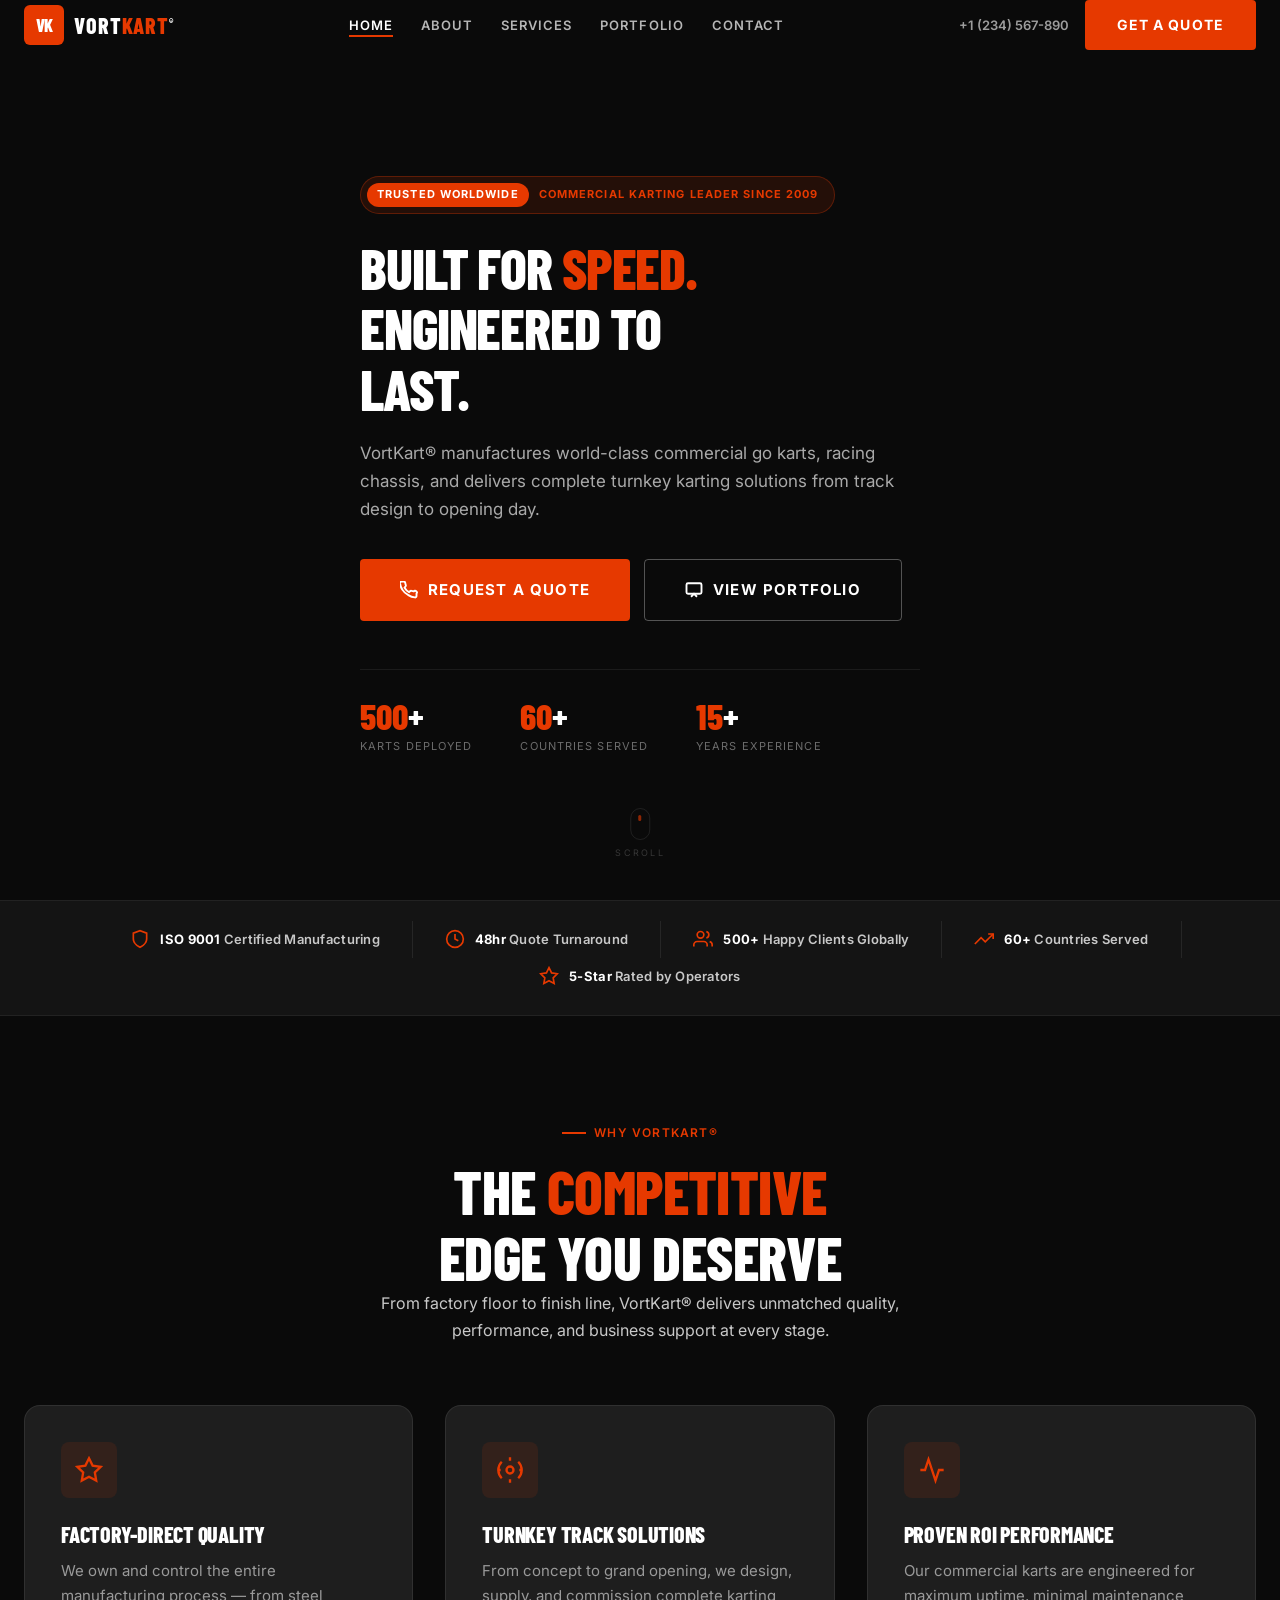
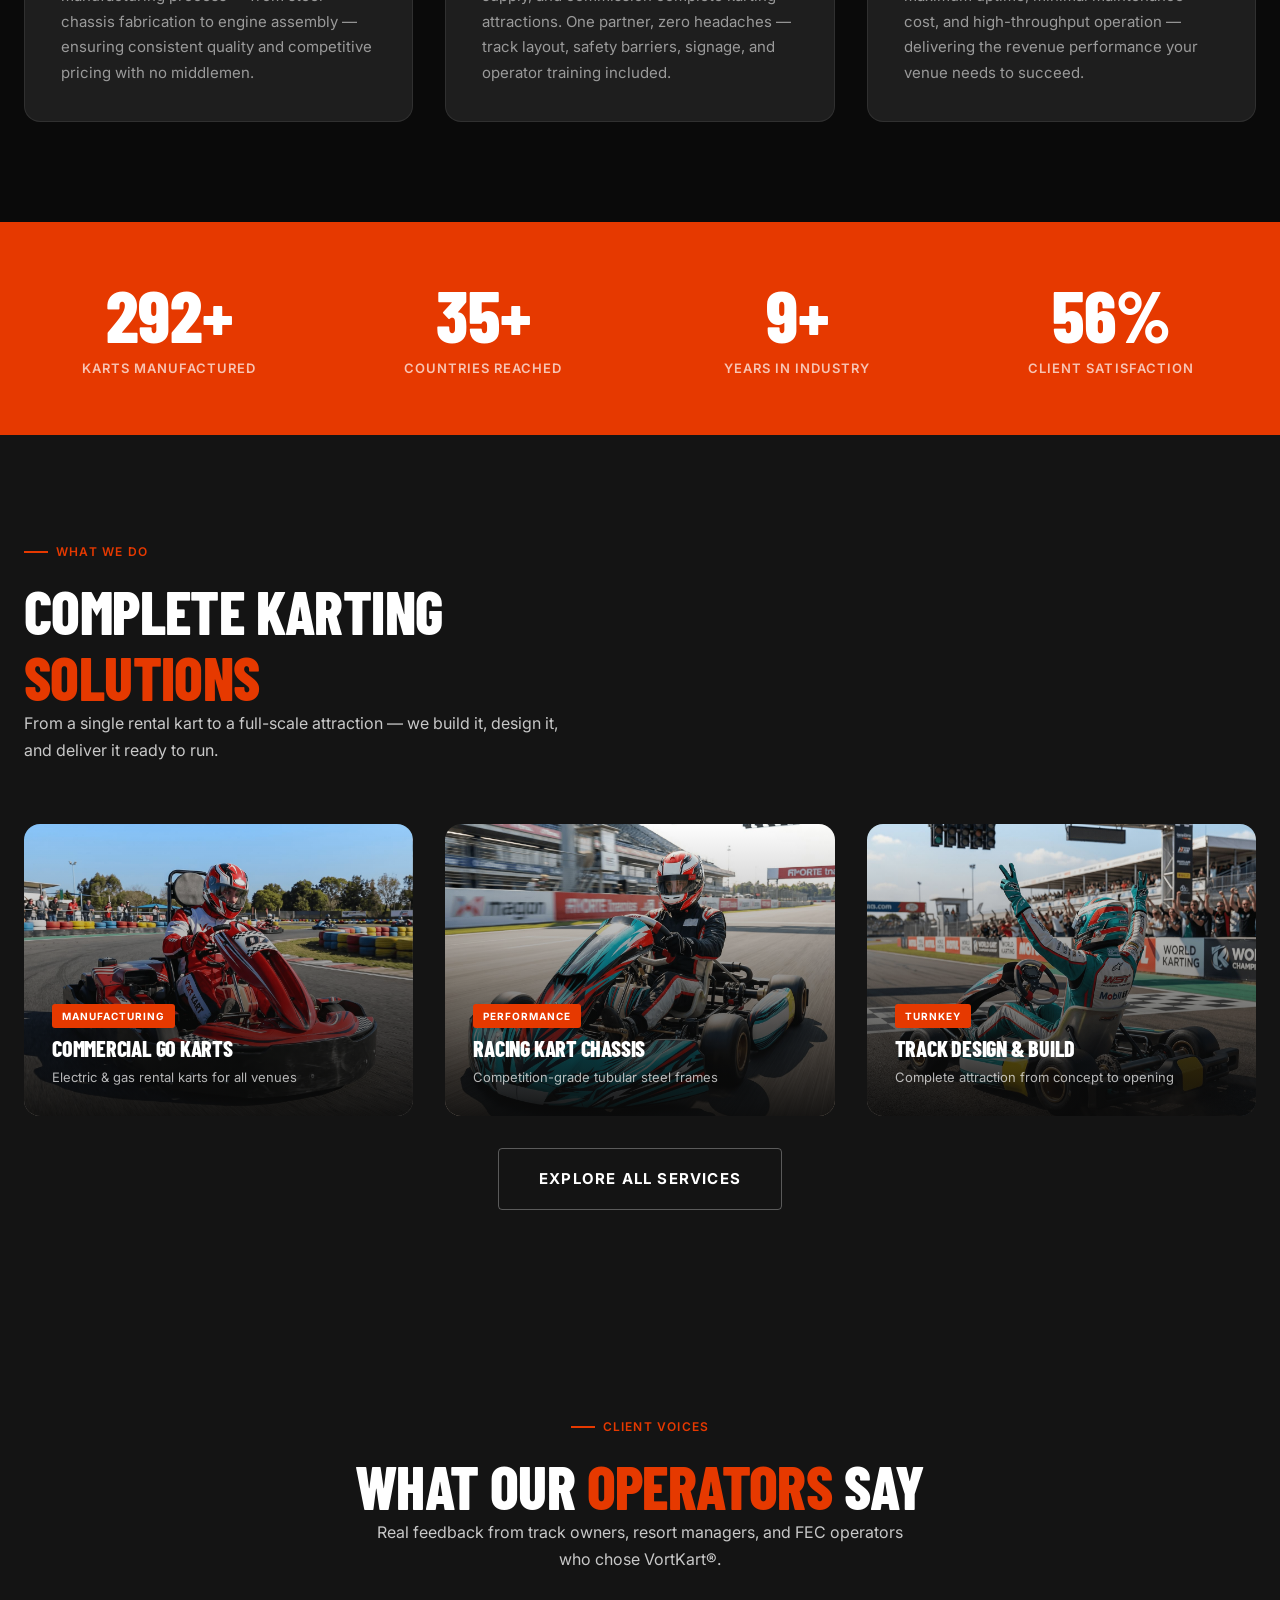
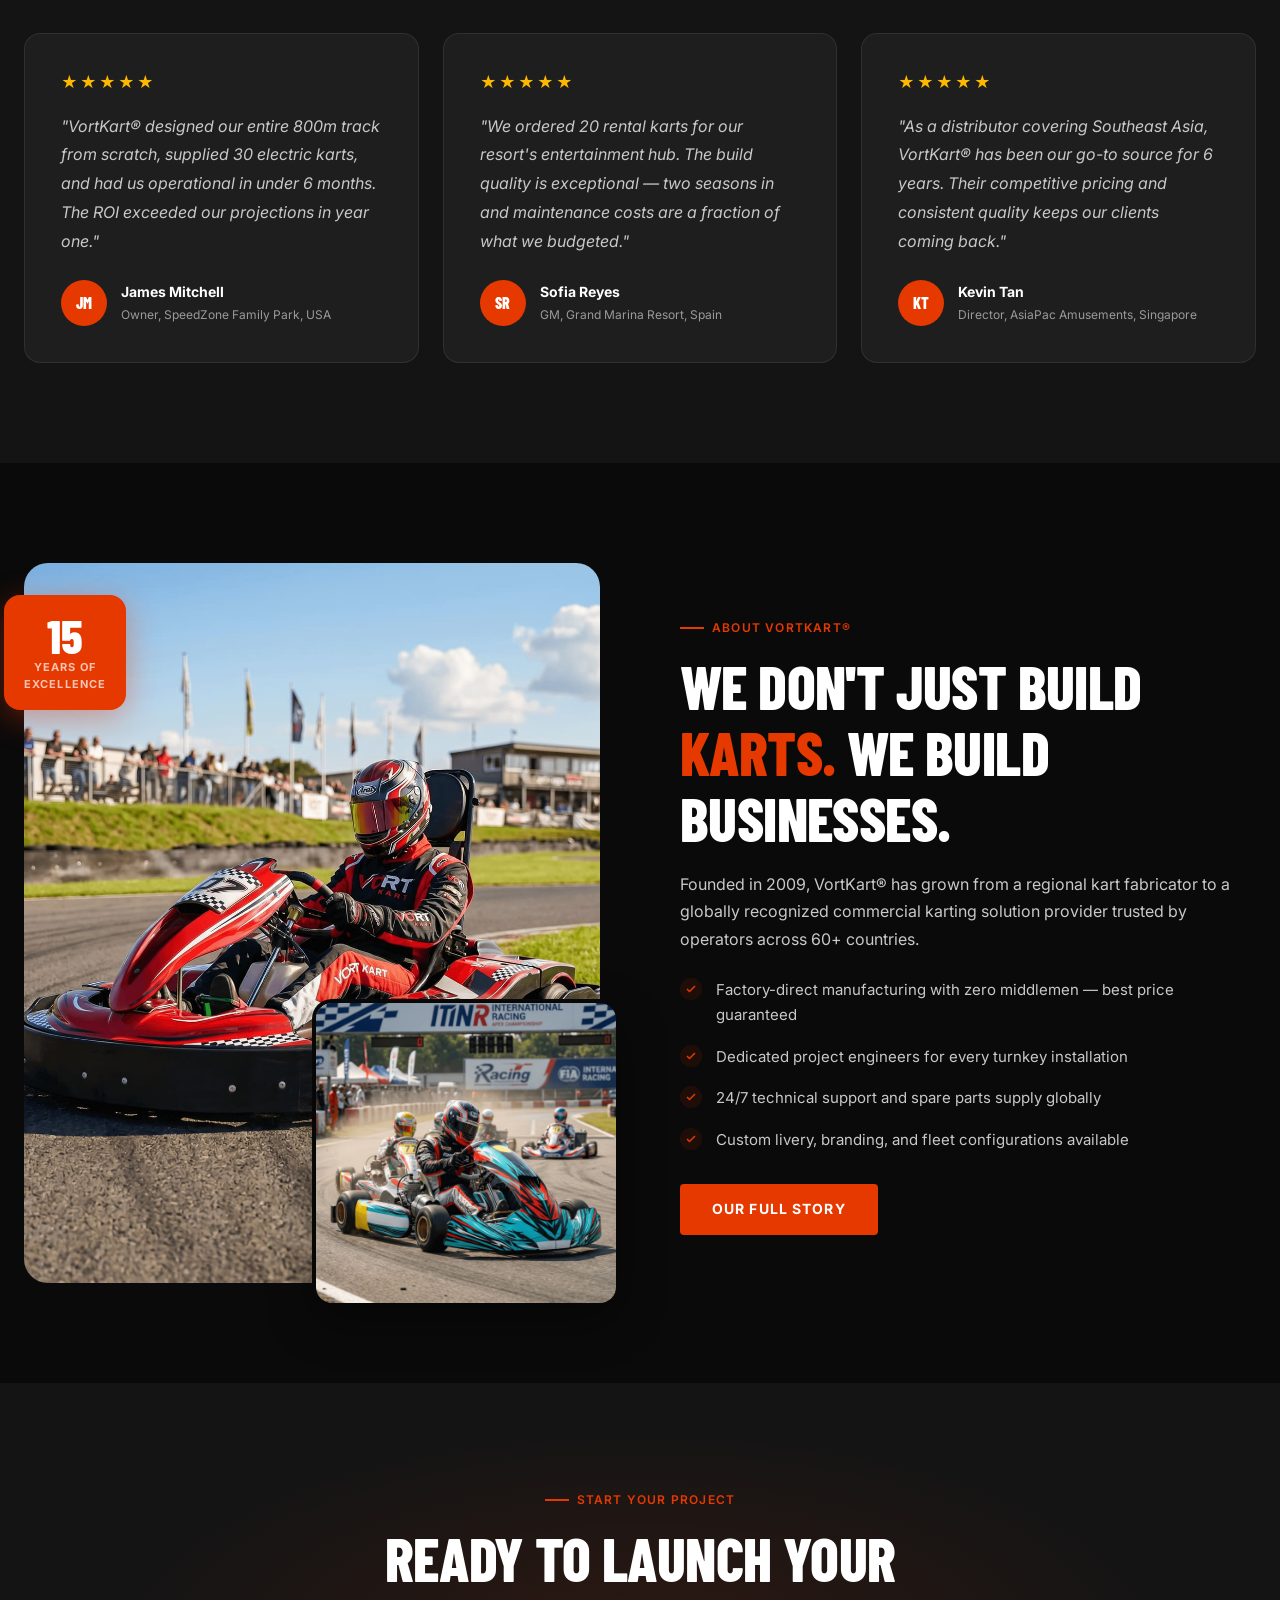
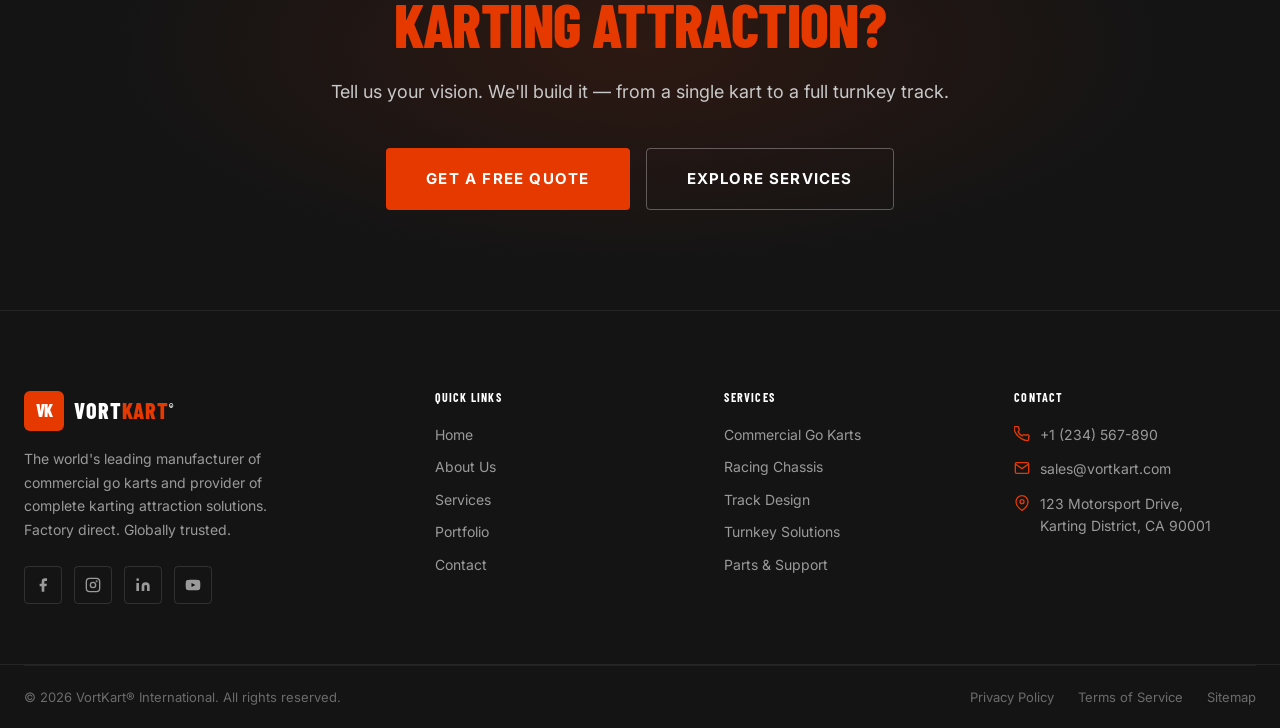
==== index.html @ 3bc6984a "VortKart website - initial deployment" ====
<!DOCTYPE html>
<html lang="en">
<head>
  <meta charset="UTF-8" />
  <meta name="viewport" content="width=device-width, initial-scale=1.0" />
  <title>VortKart® | Commercial Go Kart Manufacturer & Track Design Solutions</title>
  <meta name="description" content="VortKart® is a leading commercial go kart manufacturer offering rental go karts, racing chassis production, and complete go kart track design & turnkey solutions worldwide." />
  <meta name="keywords" content="commercial go kart, rental go kart, go kart manufacturer, go kart supplier, go kart track design, karting solutions" />
  <meta property="og:title" content="VortKart® | Commercial Go Kart Manufacturer" />
  <meta property="og:description" content="Leading manufacturer of commercial go karts, racing chassis and turnkey karting solutions for tracks, amusement parks and resorts worldwide." />
  <meta property="og:type" content="website" />
  <link rel="stylesheet" href="styles.css" />
  <style>
    /* ---- HOME-SPECIFIC ---- */
    .hero {
      position: relative;
      min-height: 100vh;
      display: flex; align-items: center;
      overflow: hidden;
      padding-top: var(--nav-height);
    }
    .hero-bg {
      position: absolute; inset: 0;
      background: url('https://images.unsplash.com/photo-1558618666-fcd25c85cd64?w=1600&q=80') center/cover no-repeat;
    }
    .hero-overlay {
      position: absolute; inset: 0;
      background: linear-gradient(105deg, rgba(10,10,10,0.92) 0%, rgba(10,10,10,0.65) 55%, rgba(10,10,10,0.3) 100%);
    }
    .hero-content {
      position: relative; z-index: 2;
      max-width: 680px;
      padding: 80px 0 120px;
    }
    .hero-badge {
      display: inline-flex; align-items: center; gap: 10px;
      background: rgba(230,57,0,0.12); border: 1px solid rgba(230,57,0,0.3);
      border-radius: 100px; padding: 6px 16px 6px 6px;
      font-size: 11px; font-weight: 700; letter-spacing: 0.1em;
      text-transform: uppercase; color: var(--primary); margin-bottom: 24px;
    }
    .hero-badge span {
      background: var(--primary); color: var(--white); border-radius: 100px;
      padding: 3px 10px; font-size: 11px;
    }
    .hero h1 {
      margin-bottom: 20px;
      font-size: clamp(36px, 4.5vw, 56px);
      line-height: 1.08;
      letter-spacing: -0.02em;
      font-weight: 800;
    }
    .hero h1 em { font-style: normal; color: var(--primary); }
    .hero-sub {
      font-size: 17px; color: rgba(255,255,255,0.65); max-width: 560px;
      margin-bottom: 36px; line-height: 1.65;
    }
    .hero-actions { display: flex; gap: 14px; flex-wrap: wrap; margin-bottom: 48px; }
    .hero-meta {
      display: flex; gap: 48px; flex-wrap: wrap;
      padding-top: 28px;
      border-top: 1px solid rgba(255,255,255,0.07);
    }
    .hero-meta-item { }
    .hero-meta-num {
      font-family: var(--font-heading); font-size: 36px; font-weight: 800;
      color: var(--white); line-height: 1;
    }
    .hero-meta-num span { color: var(--primary); }
    .hero-meta-label { font-size: 11px; color: rgba(255,255,255,0.4); margin-top: 4px; text-transform: uppercase; letter-spacing: 0.1em; }

    /* Scroll indicator */
    .scroll-indicator {
      position: absolute; bottom: 40px; left: 50%; transform: translateX(-50%);
      display: flex; flex-direction: column; align-items: center; gap: 6px;
      z-index: 2; opacity: 0.6; transition: opacity 0.3s;
    }
    .scroll-indicator:hover { opacity: 1; }
    .scroll-indicator span {
      font-size: 9px; letter-spacing: 0.25em; text-transform: uppercase;
      color: rgba(255,255,255,0.3);
    }
    .scroll-dot {
      width: 20px; height: 32px; border: 1.5px solid rgba(255,255,255,0.15); border-radius: 10px;
      display: flex; justify-content: center; padding-top: 6px;
    }
    .scroll-dot::before {
      content: ''; width: 3px; height: 6px; background: var(--primary); border-radius: 2px;
      animation: scrollDown 2s ease-in-out infinite;
    }
    @keyframes scrollDown {
      0% { transform: translateY(0); opacity: 1; }
      100% { transform: translateY(12px); opacity: 0; }
    }

    /* ---- Advantages ---- */
    .advantage-card {
      background: var(--dark-3); border: 1px solid rgba(255,255,255,0.08);
      border-radius: var(--radius-lg); padding: 36px;
      transition: var(--transition); position: relative; overflow: hidden;
    }
    .advantage-card::before {
      content: ''; position: absolute; top: 0; left: 0; right: 0; height: 3px;
      background: var(--primary); transform: scaleX(0);
      transition: transform var(--transition); transform-origin: left;
    }
    .advantage-card:hover { border-color: rgba(230,57,0,0.3); transform: translateY(-6px); }
    .advantage-card:hover::before { transform: scaleX(1); }
    .advantage-icon {
      width: 56px; height: 56px; background: rgba(230,57,0,0.1); border-radius: var(--radius-md);
      display: flex; align-items: center; justify-content: center; margin-bottom: 24px;
    }
    .advantage-icon svg { width: 28px; height: 28px; color: var(--primary); }
    .advantage-card h3 { font-size: 22px; margin-bottom: 12px; }
    .advantage-card p { font-size: 15px; color: var(--gray-3); }

    /* ---- Services Preview ---- */
    .services-preview { background: var(--dark-2); }
    .service-preview-card {
      position: relative; border-radius: var(--radius-lg); overflow: hidden;
      aspect-ratio: 4/3; cursor: pointer; display: block; text-decoration: none;
    }
    .service-preview-card img {
      width: 100%; height: 100%; object-fit: cover; object-position: center 55%;
      transition: transform 0.5s ease;
    }
    .service-preview-card:hover img { transform: scale(1.06); }
    .service-preview-overlay {
      position: absolute; inset: 0;
      background: linear-gradient(0deg, rgba(10,10,10,0.92) 0%, rgba(10,10,10,0.3) 60%, transparent 100%);
    }
    .service-preview-content {
      position: absolute; bottom: 0; left: 0; right: 0; padding: 28px;
    }
    .service-tag {
      display: inline-block; background: var(--primary); color: var(--white);
      font-size: 10px; font-weight: 700; letter-spacing: 0.1em; text-transform: uppercase;
      padding: 4px 10px; border-radius: 3px; margin-bottom: 8px;
    }
    .service-preview-content h4 { font-size: 22px; color: var(--white); margin-bottom: 6px; }
    .service-preview-content p { font-size: 13px; color: rgba(255,255,255,0.7); }
    .service-arrow {
      position: absolute; top: 24px; right: 24px;
      width: 40px; height: 40px; border-radius: 50%;
      background: rgba(255,255,255,0.1); border: 1px solid rgba(255,255,255,0.15);
      display: flex; align-items: center; justify-content: center;
      opacity: 0; transform: translate(8px, -8px);
      transition: var(--transition);
    }
    .service-preview-card:hover .service-arrow { opacity: 1; transform: translate(0,0); }
    .service-arrow svg { width: 16px; height: 16px; }

    /* About preview */
    .about-preview {
      background: var(--dark);
    }
    .about-preview-grid {
      display: grid; grid-template-columns: 1fr 1fr; gap: 80px; align-items: center;
    }
    .about-img-stack { position: relative; overflow: visible; }
    .about-img-main {
      border-radius: var(--radius-xl); overflow: hidden; aspect-ratio: 4/5;
    }
    .about-img-main img { width: 100%; height: 100%; object-fit: cover; }
    .about-img-accent {
      position: absolute; bottom: -20px; right: -16px;
      width: 52%; border-radius: var(--radius-lg); overflow: hidden;
      box-shadow: 0 16px 48px rgba(0,0,0,0.45), 0 0 0 4px var(--dark);
      aspect-ratio: 1;
      z-index: 2;
    }
    .about-img-accent img { width: 100%; height: 100%; object-fit: cover; }
    .about-years-badge {
      position: absolute; top: 32px; left: -20px;
      background: var(--primary); border-radius: var(--radius-lg);
      padding: 16px 20px; text-align: center;
      box-shadow: 0 8px 32px rgba(230,57,0,0.4);
    }
    .about-years-badge .num {
      font-family: var(--font-heading); font-size: 48px; font-weight: 800;
      color: var(--white); line-height: 1;
    }
    .about-years-badge .txt { font-size: 11px; font-weight: 700; letter-spacing: 0.1em; text-transform: uppercase; color: rgba(255,255,255,0.7); }
    .about-text .checklist { margin: 24px 0 32px; }
    .check-item {
      display: flex; gap: 14px; align-items: flex-start; margin-bottom: 16px;
    }
    .check-icon {
      width: 22px; height: 22px; background: rgba(230,57,0,0.1); border-radius: 50%;
      display: flex; align-items: center; justify-content: center; flex-shrink: 0; margin-top: 1px;
    }
    .check-icon svg { width: 12px; height: 12px; color: var(--primary); }
    .check-item p { font-size: 15px; color: var(--gray-4); margin: 0; }

    /* Testimonials */
    .testimonials-section { background: var(--dark-2); }
    .testimonials-grid { display: grid; grid-template-columns: repeat(3, 1fr); gap: 24px; }
    .testimonial-featured {
      grid-column: span 1;
    }

    /* Responsive handled in global styles.css */
  </style>
</head>
<body>

<!-- ======================== NAVBAR ======================== -->
<nav id="navbar">
  <div class="container">
    <div class="nav-inner">
      <a href="index.html" class="nav-logo" aria-label="VortKart Home">
        <div class="nav-logo-icon">VK</div>
        <div class="nav-logo-text">Vort<span>Kart</span><sup style="font-size:10px;vertical-align:super;">®</sup></div>
      </a>
      <ul class="nav-links" role="navigation" aria-label="Main navigation">
        <li><a href="index.html">Home</a></li>
        <li><a href="about.html">About</a></li>
        <li><a href="services.html">Services</a></li>
        <li><a href="listings.html">Portfolio</a></li>
        <li><a href="contact.html">Contact</a></li>
      </ul>
      <div class="nav-cta">
        <a href="tel:+1234567890" class="nav-phone" aria-label="Call us">+1 (234) 567-890</a>
        <a href="contact.html" class="btn btn-primary">Get a Quote</a>
      </div>
      <button class="nav-toggle" id="navToggle" aria-label="Toggle menu" aria-expanded="false">
        <span></span><span></span><span></span>
      </button>
    </div>
  </div>
</nav>

<!-- Mobile Nav -->
<div class="mobile-nav" id="mobileNav" role="navigation" aria-label="Mobile navigation">
  <a href="index.html">Home</a>
  <a href="about.html">About</a>
  <a href="services.html">Services</a>
  <a href="listings.html">Portfolio</a>
  <a href="contact.html">Contact</a>
  <a href="contact.html" class="btn btn-primary">Get a Free Quote</a>
</div>

<!-- ======================== HERO ======================== -->
<section class="hero" aria-label="Hero section">
  <div class="hero-bg" role="img" aria-label="Racing go karts on a professional track"></div>
  <div class="hero-overlay"></div>
  <div class="container">
    <div class="hero-content">
      <div class="hero-badge" aria-label="Trusted worldwide">
        <span>Trusted Worldwide</span>
        Commercial Karting Leader Since 2009
      </div>
      <h1>Built for <em>Speed.</em><br>Engineered to<br>Last.</h1>
      <p class="hero-sub">VortKart® manufactures world-class commercial go karts, racing chassis, and delivers complete turnkey karting solutions from track design to opening day.</p>
      <div class="hero-actions">
        <a href="contact.html" class="btn btn-primary btn-lg">
          <svg viewBox="0 0 24 24" fill="none" stroke="currentColor" stroke-width="2.5" aria-hidden="true"><path d="M22 16.92v3a2 2 0 01-2.18 2 19.79 19.79 0 01-8.63-3.07A19.5 19.5 0 013.07 11.5 19.79 19.79 0 010 2.94 2 2 0 012 .76h3a2 2 0 012 1.72c.127.96.361 1.903.7 2.81a2 2 0 01-.45 2.11L6.09 8.91a16 16 0 006 6l1.27-1.27a2 2 0 012.11-.45c.907.339 1.85.573 2.81.7A2 2 0 0122 16.92z"/></svg>
          Request a Quote
        </a>
        <a href="listings.html" class="btn btn-outline btn-lg">
          <svg viewBox="0 0 24 24" fill="none" stroke="currentColor" stroke-width="2.5" aria-hidden="true"><rect x="2" y="3" width="20" height="14" rx="2"/><polyline points="8 21 12 17 16 21"/></svg>
          View Portfolio
        </a>
      </div>
      <div class="hero-meta" aria-label="Key statistics">
        <div class="hero-meta-item">
          <div class="hero-meta-num"><span>500</span>+</div>
          <div class="hero-meta-label">Karts Deployed</div>
        </div>
        <div class="hero-meta-item">
          <div class="hero-meta-num"><span>60</span>+</div>
          <div class="hero-meta-label">Countries Served</div>
        </div>
        <div class="hero-meta-item">
          <div class="hero-meta-num"><span>15</span>+</div>
          <div class="hero-meta-label">Years Experience</div>
        </div>
      </div>
    </div>
  </div>
  <div class="scroll-indicator" aria-hidden="true">
    <div class="scroll-dot"></div>
    <span>Scroll</span>
  </div>
</section>

<!-- ======================== TRUST BAR ======================== -->
<div class="trust-bar" aria-label="Trust indicators">
  <div class="container">
    <div class="trust-bar-inner">
      <div class="trust-item">
        <svg viewBox="0 0 24 24" fill="none" stroke="currentColor" stroke-width="2" aria-hidden="true"><path d="M12 22s8-4 8-10V5l-8-3-8 3v7c0 6 8 10 8 10z"/></svg>
        <span><strong>ISO 9001</strong> Certified Manufacturing</span>
      </div>
      <div class="trust-item">
        <svg viewBox="0 0 24 24" fill="none" stroke="currentColor" stroke-width="2" aria-hidden="true"><circle cx="12" cy="12" r="10"/><polyline points="12 6 12 12 16 14"/></svg>
        <span><strong>48hr</strong> Quote Turnaround</span>
      </div>
      <div class="trust-item">
        <svg viewBox="0 0 24 24" fill="none" stroke="currentColor" stroke-width="2" aria-hidden="true"><path d="M17 21v-2a4 4 0 00-4-4H5a4 4 0 00-4 4v2"/><circle cx="9" cy="7" r="4"/><path d="M23 21v-2a4 4 0 00-3-3.87M16 3.13a4 4 0 010 7.75"/></svg>
        <span><strong>500+</strong> Happy Clients Globally</span>
      </div>
      <div class="trust-item">
        <svg viewBox="0 0 24 24" fill="none" stroke="currentColor" stroke-width="2" aria-hidden="true"><polyline points="23 6 13.5 15.5 8.5 10.5 1 18"/><polyline points="17 6 23 6 23 12"/></svg>
        <span><strong>60+</strong> Countries Served</span>
      </div>
      <div class="trust-item">
        <svg viewBox="0 0 24 24" fill="none" stroke="currentColor" stroke-width="2" aria-hidden="true"><path d="M12 2l3.09 6.26L22 9.27l-5 4.87 1.18 6.88L12 17.77l-6.18 3.25L7 14.14 2 9.27l6.91-1.01L12 2z"/></svg>
        <span><strong>5-Star</strong> Rated by Operators</span>
      </div>
    </div>
  </div>
</div>

<!-- ======================== ADVANTAGES ======================== -->
<section class="section" aria-labelledby="adv-heading">
  <div class="container">
    <div class="section-header center fade-in">
      <div class="label">Why VortKart®</div>
      <h2 id="adv-heading">The <span class="highlight">Competitive</span><br>Edge You Deserve</h2>
      <p>From factory floor to finish line, VortKart® delivers unmatched quality, performance, and business support at every stage.</p>
    </div>
    <div class="grid-3">
      <div class="advantage-card fade-in delay-1">
        <div class="advantage-icon">
          <svg viewBox="0 0 24 24" fill="none" stroke="currentColor" stroke-width="2" aria-hidden="true"><path d="M12 2l3.09 6.26L22 9.27l-5 4.87 1.18 6.88L12 17.77l-6.18 3.25L7 14.14 2 9.27l6.91-1.01L12 2z"/></svg>
        </div>
        <h3>Factory-Direct Quality</h3>
        <p>We own and control the entire manufacturing process — from steel chassis fabrication to engine assembly — ensuring consistent quality and competitive pricing with no middlemen.</p>
      </div>
      <div class="advantage-card fade-in delay-2">
        <div class="advantage-icon">
          <svg viewBox="0 0 24 24" fill="none" stroke="currentColor" stroke-width="2" aria-hidden="true"><circle cx="12" cy="12" r="3"/><path d="M19.07 4.93a10 10 0 010 14.14M4.93 4.93a10 10 0 000 14.14M12 1v3m0 16v3M1 12h3m16 0h3"/></svg>
        </div>
        <h3>Turnkey Track Solutions</h3>
        <p>From concept to grand opening, we design, supply, and commission complete karting attractions. One partner, zero headaches — track layout, safety barriers, signage, and operator training included.</p>
      </div>
      <div class="advantage-card fade-in delay-3">
        <div class="advantage-icon">
          <svg viewBox="0 0 24 24" fill="none" stroke="currentColor" stroke-width="2" aria-hidden="true"><path d="M22 12h-4l-3 9L9 3l-3 9H2"/></svg>
        </div>
        <h3>Proven ROI Performance</h3>
        <p>Our commercial karts are engineered for maximum uptime, minimal maintenance cost, and high-throughput operation — delivering the revenue performance your venue needs to succeed.</p>
      </div>
    </div>
  </div>
</section>

<!-- ======================== STATS ======================== -->
<div class="stats-strip" aria-label="Company statistics">
  <div class="container">
    <div class="stats-grid">
      <div class="text-center fade-in">
        <div class="stat-num" data-count="500" data-suffix="+">500+</div>
        <div class="stat-label">Karts Manufactured</div>
      </div>
      <div class="text-center fade-in delay-1">
        <div class="stat-num" data-count="60" data-suffix="+">60+</div>
        <div class="stat-label">Countries Reached</div>
      </div>
      <div class="text-center fade-in delay-2">
        <div class="stat-num" data-count="15" data-suffix="+">15+</div>
        <div class="stat-label">Years in Industry</div>
      </div>
      <div class="text-center fade-in delay-3">
        <div class="stat-num" data-count="98" data-suffix="%">98%</div>
        <div class="stat-label">Client Satisfaction</div>
      </div>
    </div>
  </div>
</div>

<!-- ======================== SERVICES PREVIEW ======================== -->
<section class="section services-preview" aria-labelledby="services-prev-heading">
  <div class="container">
    <div class="section-header fade-in">
      <div class="label">What We Do</div>
      <h2 id="services-prev-heading">Complete Karting<br><span class="highlight">Solutions</span></h2>
      <p>From a single rental kart to a full-scale attraction — we build it, design it, and deliver it ready to run.</p>
    </div>
    <div class="grid-3">
      <a href="services.html#commercial" class="service-preview-card fade-in delay-1" aria-label="Learn more about Commercial Go Karts">
        <img src="images/ev-pro-48/1.jpg" alt="Commercial rental go karts lined up on track" loading="lazy" />
        <div class="service-preview-overlay"></div>
        <div class="service-preview-content">
          <span class="service-tag">Manufacturing</span>
          <h4>Commercial Go Karts</h4>
          <p>Electric & gas rental karts for all venues</p>
        </div>
        <div class="service-arrow" aria-hidden="true">
          <svg viewBox="0 0 24 24" fill="none" stroke="currentColor" stroke-width="2.5" aria-hidden="true"><path d="M7 17L17 7M7 7h10v10"/></svg>
        </div>
      </a>
      <a href="services.html#racing" class="service-preview-card fade-in delay-2" aria-label="Learn more about Racing Kart Chassis">
        <img src="images/proframe-r32/1.jpg" alt="Racing kart chassis on professional karting circuit" loading="lazy" />
        <div class="service-preview-overlay"></div>
        <div class="service-preview-content">
          <span class="service-tag">Performance</span>
          <h4>Racing Kart Chassis</h4>
          <p>Competition-grade tubular steel frames</p>
        </div>
        <div class="service-arrow" aria-hidden="true">
          <svg viewBox="0 0 24 24" fill="none" stroke="currentColor" stroke-width="2.5" aria-hidden="true"><path d="M7 17L17 7M7 7h10v10"/></svg>
        </div>
      </a>
      <a href="services.html#track" class="service-preview-card fade-in delay-3" aria-label="Learn more about Track Design and Build">
        <img src="images/proframe-r32/4.jpg" alt="Aerial view of professional go kart track design layout" loading="lazy" />
        <div class="service-preview-overlay"></div>
        <div class="service-preview-content">
          <span class="service-tag">Turnkey</span>
          <h4>Track Design & Build</h4>
          <p>Complete attraction from concept to opening</p>
        </div>
        <div class="service-arrow" aria-hidden="true">
          <svg viewBox="0 0 24 24" fill="none" stroke="currentColor" stroke-width="2.5" aria-hidden="true"><path d="M7 17L17 7M7 7h10v10"/></svg>
        </div>
      </a>
    </div>
    <div class="text-center mt-32 fade-in">
      <a href="services.html" class="btn btn-outline btn-lg">Explore All Services</a>
    </div>
  </div>
</section>

<!-- ======================== TESTIMONIALS ======================== -->
<section class="section testimonials-section" aria-labelledby="testimonials-heading">
  <div class="container">
    <div class="section-header center fade-in">
      <div class="label">Client Voices</div>
      <h2 id="testimonials-heading">What Our <span class="highlight">Operators</span> Say</h2>
      <p>Real feedback from track owners, resort managers, and FEC operators who chose VortKart®.</p>
    </div>
    <div class="testimonials-grid">
      <div class="testimonial-card fade-in delay-1">
        <div class="testimonial-stars" aria-label="5 star rating">★★★★★</div>
        <p>"VortKart® designed our entire 800m track from scratch, supplied 30 electric karts, and had us operational in under 6 months. The ROI exceeded our projections in year one."</p>
        <div class="testimonial-author">
          <div class="author-avatar" aria-hidden="true">JM</div>
          <div>
            <div class="author-name">James Mitchell</div>
            <div class="author-title">Owner, SpeedZone Family Park, USA</div>
          </div>
        </div>
      </div>
      <div class="testimonial-card fade-in delay-2">
        <div class="testimonial-stars" aria-label="5 star rating">★★★★★</div>
        <p>"We ordered 20 rental karts for our resort's entertainment hub. The build quality is exceptional — two seasons in and maintenance costs are a fraction of what we budgeted."</p>
        <div class="testimonial-author">
          <div class="author-avatar" aria-hidden="true">SR</div>
          <div>
            <div class="author-name">Sofia Reyes</div>
            <div class="author-title">GM, Grand Marina Resort, Spain</div>
          </div>
        </div>
      </div>
      <div class="testimonial-card fade-in delay-3">
        <div class="testimonial-stars" aria-label="5 star rating">★★★★★</div>
        <p>"As a distributor covering Southeast Asia, VortKart® has been our go-to source for 6 years. Their competitive pricing and consistent quality keeps our clients coming back."</p>
        <div class="testimonial-author">
          <div class="author-avatar" aria-hidden="true">KT</div>
          <div>
            <div class="author-name">Kevin Tan</div>
            <div class="author-title">Director, AsiaPac Amusements, Singapore</div>
          </div>
        </div>
      </div>
    </div>
  </div>
</section>

<!-- ======================== ABOUT PREVIEW ======================== -->
<section class="section about-preview" aria-labelledby="about-prev-heading">
  <div class="container">
    <div class="about-preview-grid">
      <div class="about-img-stack fade-in">
        <div class="about-img-main">
          <img src="images/ev-pro-48/2.jpg" alt="VortKart manufacturing facility floor with karts in production" loading="lazy" />
        </div>
        <div class="about-img-accent">
          <img src="images/proframe-r32/3.jpg" alt="Close-up of go kart chassis engineering and welding" loading="lazy" />
        </div>
        <div class="about-years-badge" aria-label="15 years experience">
          <div class="num">15</div>
          <div class="txt">Years of<br>Excellence</div>
        </div>
      </div>
      <div class="about-text fade-in delay-2">
        <div class="label">About VortKart®</div>
        <h2 id="about-prev-heading">We Don't Just Build<br><span class="highlight">Karts.</span> We Build<br>Businesses.</h2>
        <p style="margin-top:20px;">Founded in 2009, VortKart® has grown from a regional kart fabricator to a globally recognized commercial karting solution provider trusted by operators across 60+ countries.</p>
        <ul class="checklist" aria-label="Company strengths">
          <li class="check-item">
            <div class="check-icon"><svg viewBox="0 0 24 24" fill="none" stroke="currentColor" stroke-width="3" aria-hidden="true"><polyline points="20 6 9 17 4 12"/></svg></div>
            <p>Factory-direct manufacturing with zero middlemen — best price guaranteed</p>
          </li>
          <li class="check-item">
            <div class="check-icon"><svg viewBox="0 0 24 24" fill="none" stroke="currentColor" stroke-width="3" aria-hidden="true"><polyline points="20 6 9 17 4 12"/></svg></div>
            <p>Dedicated project engineers for every turnkey installation</p>
          </li>
          <li class="check-item">
            <div class="check-icon"><svg viewBox="0 0 24 24" fill="none" stroke="currentColor" stroke-width="3" aria-hidden="true"><polyline points="20 6 9 17 4 12"/></svg></div>
            <p>24/7 technical support and spare parts supply globally</p>
          </li>
          <li class="check-item">
            <div class="check-icon"><svg viewBox="0 0 24 24" fill="none" stroke="currentColor" stroke-width="3" aria-hidden="true"><polyline points="20 6 9 17 4 12"/></svg></div>
            <p>Custom livery, branding, and fleet configurations available</p>
          </li>
        </ul>
        <a href="about.html" class="btn btn-primary">Our Full Story</a>
      </div>
    </div>
  </div>
</section>

<!-- ======================== FINAL CTA ======================== -->
<section class="cta-section" aria-labelledby="cta-heading">
  <div class="container">
    <div class="fade-in">
      <div class="label" style="justify-content:center;">Start Your Project</div>
      <h2 id="cta-heading">Ready to Launch Your<br><span class="highlight">Karting Attraction?</span></h2>
      <p>Tell us your vision. We'll build it — from a single kart to a full turnkey track.</p>
      <div class="cta-buttons">
        <a href="contact.html" class="btn btn-primary btn-lg">Get a Free Quote</a>
        <a href="services.html" class="btn btn-outline btn-lg">Explore Services</a>
      </div>
    </div>
  </div>
</section>

<!-- ======================== FOOTER ======================== -->
<footer>
  <div class="container">
    <div class="footer-top">
      <div class="footer-brand">
        <a href="index.html" class="nav-logo" aria-label="VortKart Home">
          <div class="nav-logo-icon">VK</div>
          <div class="nav-logo-text">Vort<span>Kart</span><sup style="font-size:10px;vertical-align:super;">®</sup></div>
        </a>
        <p>The world's leading manufacturer of commercial go karts and provider of complete karting attraction solutions. Factory direct. Globally trusted.</p>
        <div class="footer-social" aria-label="Social media links">
          <a href="#" class="social-icon" aria-label="Facebook"><svg viewBox="0 0 24 24" fill="currentColor" aria-hidden="true"><path d="M18 2h-3a5 5 0 00-5 5v3H7v4h3v8h4v-8h3l1-4h-4V7a1 1 0 011-1h3z"/></svg></a>
          <a href="#" class="social-icon" aria-label="Instagram"><svg viewBox="0 0 24 24" fill="none" stroke="currentColor" stroke-width="2" aria-hidden="true"><rect x="2" y="2" width="20" height="20" rx="5"/><circle cx="12" cy="12" r="4"/><circle cx="17.5" cy="6.5" r="0.5" fill="currentColor"/></svg></a>
          <a href="#" class="social-icon" aria-label="LinkedIn"><svg viewBox="0 0 24 24" fill="currentColor" aria-hidden="true"><path d="M16 8a6 6 0 016 6v7h-4v-7a2 2 0 00-2-2 2 2 0 00-2 2v7h-4v-7a6 6 0 016-6zM2 9h4v12H2z"/><circle cx="4" cy="4" r="2"/></svg></a>
          <a href="#" class="social-icon" aria-label="YouTube"><svg viewBox="0 0 24 24" fill="currentColor" aria-hidden="true"><path d="M22.54 6.42a2.78 2.78 0 00-1.94-1.95C18.88 4 12 4 12 4s-6.88 0-8.6.47a2.78 2.78 0 00-1.94 1.95A29 29 0 001 12a29 29 0 00.46 5.58A2.78 2.78 0 003.4 19.53C5.12 20 12 20 12 20s6.88 0 8.6-.47a2.78 2.78 0 001.94-1.95A29 29 0 0023 12a29 29 0 00-.46-5.58z"/><polygon points="9.75 15.02 15.5 12 9.75 8.98 9.75 15.02" fill="#0a0a0a"/></svg></a>
        </div>
      </div>
      <div class="footer-col">
        <h5>Quick Links</h5>
        <a href="index.html">Home</a>
        <a href="about.html">About Us</a>
        <a href="services.html">Services</a>
        <a href="listings.html">Portfolio</a>
        <a href="contact.html">Contact</a>
      </div>
      <div class="footer-col">
        <h5>Services</h5>
        <a href="services.html#commercial">Commercial Go Karts</a>
        <a href="services.html#racing">Racing Chassis</a>
        <a href="services.html#track">Track Design</a>
        <a href="services.html#turnkey">Turnkey Solutions</a>
        <a href="contact.html">Parts & Support</a>
      </div>
      <div class="footer-col">
        <h5>Contact</h5>
        <div class="footer-contact-item">
          <svg viewBox="0 0 24 24" fill="none" stroke="currentColor" stroke-width="2" aria-hidden="true"><path d="M22 16.92v3a2 2 0 01-2.18 2 19.79 19.79 0 01-8.63-3.07A19.5 19.5 0 013.07 11.5 19.79 19.79 0 010 2.94 2 2 0 012 .76h3a2 2 0 012 1.72c.127.96.361 1.903.7 2.81a2 2 0 01-.45 2.11L6.09 8.91a16 16 0 006 6l1.27-1.27a2 2 0 012.11-.45c.907.339 1.85.573 2.81.7A2 2 0 0122 16.92z"/></svg>
          <span>+1 (234) 567-890</span>
        </div>
        <div class="footer-contact-item">
          <svg viewBox="0 0 24 24" fill="none" stroke="currentColor" stroke-width="2" aria-hidden="true"><path d="M4 4h16c1.1 0 2 .9 2 2v12c0 1.1-.9 2-2 2H4c-1.1 0-2-.9-2-2V6c0-1.1.9-2 2-2z"/><polyline points="22,6 12,13 2,6"/></svg>
          <span>sales@vortkart.com</span>
        </div>
        <div class="footer-contact-item">
          <svg viewBox="0 0 24 24" fill="none" stroke="currentColor" stroke-width="2" aria-hidden="true"><path d="M21 10c0 7-9 13-9 13s-9-6-9-13a9 9 0 0118 0z"/><circle cx="12" cy="10" r="3"/></svg>
          <span>123 Motorsport Drive,<br>Karting District, CA 90001</span>
        </div>
      </div>
    </div>
  </div>
  <div class="divider"></div>
  <div class="container">
    <div class="footer-bottom">
      <p>&copy; 2026 VortKart® International. All rights reserved.</p>
      <div class="footer-bottom-links">
        <a href="#">Privacy Policy</a>
        <a href="#">Terms of Service</a>
        <a href="#">Sitemap</a>
      </div>
    </div>
  </div>
</footer>

<script src="main.js"></script>
</body>
</html>
---- styles.css ----
/* ===========================
   VortKart® Global Stylesheet
   =========================== */

/* Google Fonts */
@import url('https://fonts.googleapis.com/css2?family=Inter:wght@300;400;500;600;700;800;900&family=Barlow+Condensed:wght@600;700;800&display=swap');

/* ---- CSS Variables ---- */
:root {
  --primary: #E63900;
  --primary-dark: #B82D00;
  --primary-light: #FF5A2B;
  --accent: #FFB800;
  --dark: #0A0A0A;
  --dark-2: #141414;
  --dark-3: #1E1E1E;
  --dark-4: #2A2A2A;
  --gray-1: #3D3D3D;
  --gray-2: #6B6B6B;
  --gray-3: #9A9A9A;
  --gray-4: #C8C8C8;
  --gray-5: #E8E8E8;
  --white: #FFFFFF;
  --off-white: #F5F4F2;
  --font-body: 'Inter', sans-serif;
  --font-heading: 'Barlow Condensed', sans-serif;
  --nav-height: 72px;
  --section-pad: 100px;
  --max-width: 1280px;
  --radius-sm: 4px;
  --radius-md: 8px;
  --radius-lg: 16px;
  --radius-xl: 24px;
  --shadow-sm: 0 2px 8px rgba(0,0,0,0.12);
  --shadow-md: 0 8px 32px rgba(0,0,0,0.18);
  --shadow-lg: 0 24px 64px rgba(0,0,0,0.24);
  --transition: 0.3s cubic-bezier(0.4, 0, 0.2, 1);
}

/* ---- Reset ---- */
*, *::before, *::after { box-sizing: border-box; margin: 0; padding: 0; }
html { scroll-behavior: smooth; font-size: 16px; }
body {
  font-family: var(--font-body);
  background: var(--dark);
  color: var(--white);
  line-height: 1.6;
  overflow-x: hidden;
}
img { max-width: 100%; height: auto; display: block; }
a { text-decoration: none; color: inherit; }
ul { list-style: none; }
button { cursor: pointer; border: none; background: none; font-family: inherit; }
input, textarea, select { font-family: inherit; }

/* ---- Typography ---- */
h1, h2, h3, h4, h5 {
  font-family: var(--font-heading);
  line-height: 1.1;
  letter-spacing: -0.01em;
  font-weight: 800;
  text-transform: uppercase;
}
h1 { font-size: clamp(52px, 8vw, 100px); }
h2 { font-size: clamp(36px, 5vw, 60px); }
h3 { font-size: clamp(24px, 3vw, 36px); }
h4 { font-size: clamp(18px, 2.5vw, 24px); }
p { font-size: 16px; line-height: 1.7; color: var(--gray-4); }

/* ---- Layout ---- */
.container { max-width: var(--max-width); margin: 0 auto; padding: 0 24px; }
.section { padding: var(--section-pad) 0; }
.section-sm { padding: 60px 0; }

/* ---- Label ---- */
.label {
  display: inline-flex; align-items: center; gap: 8px;
  font-size: 12px; font-weight: 600; letter-spacing: 0.1em;
  text-transform: uppercase; color: var(--primary);
  margin-bottom: 16px;
}
.label::before {
  content: ''; display: block; width: 24px; height: 2px;
  background: var(--primary);
}

/* ---- Buttons ---- */
.btn {
  display: inline-flex; align-items: center; gap: 10px;
  padding: 14px 32px; border-radius: var(--radius-sm);
  font-size: 14px; font-weight: 700; letter-spacing: 0.08em;
  text-transform: uppercase; transition: var(--transition);
  position: relative; overflow: hidden;
}
.btn-primary {
  background: var(--primary); color: var(--white);
}
.btn-primary:hover { background: var(--primary-dark); transform: translateY(-2px); box-shadow: 0 8px 24px rgba(230,57,0,0.4); }
.btn-outline {
  background: transparent; color: var(--white);
  border: 1.5px solid rgba(255,255,255,0.3);
}
.btn-outline:hover { border-color: var(--white); background: rgba(255,255,255,0.05); transform: translateY(-2px); }
.btn-white { background: var(--white); color: var(--dark); }
.btn-white:hover { background: var(--off-white); transform: translateY(-2px); box-shadow: 0 8px 24px rgba(255,255,255,0.15); }
.btn-lg { padding: 18px 40px; font-size: 15px; }
.btn svg { width: 18px; height: 18px; flex-shrink: 0; }

/* ---- Cards ---- */
.card {
  background: var(--dark-3); border: 1px solid rgba(255,255,255,0.08);
  border-radius: var(--radius-lg); overflow: hidden;
  transition: var(--transition);
}
.card:hover { border-color: rgba(230,57,0,0.4); transform: translateY(-4px); box-shadow: var(--shadow-md); }

/* ---- Section Headings ---- */
.section-header { margin-bottom: 60px; }
.section-header.center { text-align: center; }
.section-header .section-title { color: var(--white); margin-bottom: 16px; }
.section-header p { max-width: 560px; }
.section-header.center p { margin: 0 auto; }

/* ---- Divider ---- */
.divider { height: 1px; background: rgba(255,255,255,0.08); margin: 0; }

/* ---- Highlight ---- */
.highlight { color: var(--primary); }
.highlight-accent { color: var(--accent); }

/* ---- Focus visible (accessibility) ---- */
:focus-visible {
  outline: 2px solid var(--primary);
  outline-offset: 3px;
}

/* ========================
   NAVIGATION
   ======================== */
#navbar {
  position: fixed; top: 0; left: 0; right: 0; z-index: 1000;
  height: var(--nav-height);
  background: rgba(10,10,10,0.0);
  transition: background 0.4s ease, box-shadow 0.4s ease;
  backdrop-filter: blur(0px);
}
#navbar.scrolled {
  background: rgba(10,10,10,0.95);
  backdrop-filter: blur(20px);
  box-shadow: 0 1px 0 rgba(255,255,255,0.08);
}
.nav-inner {
  display: flex; align-items: center; justify-content: space-between;
  height: 100%;
  min-width: 0;
}
.nav-logo { flex-shrink: 0; }
.nav-links { flex-shrink: 1; min-width: 0; }
.nav-cta { display: flex; align-items: center; gap: 16px; flex-shrink: 0; }
.nav-logo {
  display: flex; align-items: center; gap: 10px;
}
.nav-logo-icon {
  width: 40px; height: 40px;
  background: var(--primary); border-radius: 6px;
  display: flex; align-items: center; justify-content: center;
  font-family: var(--font-heading); font-size: 18px; font-weight: 800;
  color: var(--white); letter-spacing: -1px;
}
.nav-logo-text {
  font-family: var(--font-heading); font-size: 22px; font-weight: 800;
  color: var(--white); text-transform: uppercase; letter-spacing: 0.04em;
}
.nav-logo-text span { color: var(--primary); }
.nav-links {
  display: flex; align-items: center; gap: 28px;
}
.nav-links a {
  font-size: 13px; font-weight: 600; letter-spacing: 0.08em;
  text-transform: uppercase; color: rgba(255,255,255,0.7);
  transition: color var(--transition);
  position: relative;
}
.nav-links a::after {
  content: ''; position: absolute; bottom: -4px; left: 0; right: 0;
  height: 2px; background: var(--primary); transform: scaleX(0);
  transition: transform var(--transition);
}
.nav-links a:hover, .nav-links a.active { color: var(--white); }
.nav-links a:hover::after, .nav-links a.active::after { transform: scaleX(1); }
.nav-cta { display: flex; align-items: center; gap: 16px; }
.nav-phone {
  font-size: 13px; font-weight: 600; color: rgba(255,255,255,0.6);
  transition: color var(--transition);
}
.nav-phone:hover { color: var(--white); }

/* Mobile nav */
.nav-toggle {
  display: none; flex-direction: column; gap: 5px;
  width: 32px; cursor: pointer; padding: 4px;
}
.nav-toggle span {
  display: block; height: 2px; background: var(--white);
  border-radius: 2px; transition: var(--transition);
}
.mobile-nav {
  display: none; position: fixed; top: var(--nav-height); left: 0; right: 0;
  background: var(--dark-2); border-top: 1px solid rgba(255,255,255,0.08);
  padding: 24px; z-index: 999;
}
.mobile-nav.open { display: block; }
.mobile-nav a {
  display: block; padding: 14px 0; border-bottom: 1px solid rgba(255,255,255,0.06);
  font-size: 14px; font-weight: 700; letter-spacing: 0.08em; text-transform: uppercase;
  color: rgba(255,255,255,0.8);
}
.mobile-nav a:last-child { border-bottom: none; }
.mobile-nav .btn { width: 100%; justify-content: center; margin-top: 16px; }

/* ========================
   FOOTER
   ======================== */
footer {
  background: var(--dark-2);
  border-top: 1px solid rgba(255,255,255,0.08);
}
.footer-top {
  padding: 80px 0 60px;
  display: grid;
  grid-template-columns: 1.5fr 1fr 1fr 1fr;
  gap: 48px;
}
.footer-brand p { font-size: 14px; color: var(--gray-3); margin-top: 16px; max-width: 280px; }
.footer-col h5 {
  font-size: 12px; font-weight: 700; letter-spacing: 0.1em;
  text-transform: uppercase; color: var(--white); margin-bottom: 20px;
}
.footer-col a {
  display: block; font-size: 14px; color: var(--gray-3);
  margin-bottom: 10px; transition: color var(--transition);
}
.footer-col a:hover { color: var(--white); }
.footer-contact-item {
  display: flex; gap: 10px; margin-bottom: 12px;
}
.footer-contact-item svg { width: 16px; height: 16px; flex-shrink: 0; color: var(--primary); margin-top: 2px; }
.footer-contact-item span { font-size: 14px; color: var(--gray-3); }
.footer-social { display: flex; gap: 12px; margin-top: 24px; }
.social-icon {
  width: 38px; height: 38px; border-radius: var(--radius-sm);
  border: 1px solid rgba(255,255,255,0.12);
  display: flex; align-items: center; justify-content: center;
  color: var(--gray-3); transition: var(--transition);
}
.social-icon:hover { background: var(--primary); border-color: var(--primary); color: var(--white); }
.social-icon svg { width: 16px; height: 16px; }
.footer-bottom {
  padding: 20px 0; border-top: 1px solid rgba(255,255,255,0.06);
  display: flex; justify-content: space-between; align-items: center;
  flex-wrap: wrap; gap: 12px;
}
.footer-bottom p { font-size: 13px; color: var(--gray-2); }
.footer-bottom-links { display: flex; gap: 24px; }
.footer-bottom-links a { font-size: 13px; color: var(--gray-2); transition: color var(--transition); }
.footer-bottom-links a:hover { color: var(--white); }

/* ========================
   HERO (shared)
   ======================== */
.page-hero {
  position: relative; min-height: 420px;
  display: flex; align-items: center;
  overflow: hidden; padding-top: var(--nav-height);
  background: var(--dark-2);
}
.page-hero-bg {
  position: absolute; inset: 0;
  background-size: cover; background-position: center;
  opacity: 0.25;
}
.page-hero-overlay {
  position: absolute; inset: 0;
  background: linear-gradient(135deg, rgba(10,10,10,0.95) 0%, rgba(10,10,10,0.6) 100%);
}
.page-hero-content { position: relative; z-index: 1; padding: 80px 0 60px; }
.page-hero h1 { margin-bottom: 16px; }
.page-hero .breadcrumb {
  display: flex; align-items: center; gap: 8px; margin-bottom: 16px;
  font-size: 13px; color: var(--gray-3);
}
.page-hero .breadcrumb a { color: var(--gray-3); transition: color var(--transition); }
.page-hero .breadcrumb a:hover { color: var(--white); }
.page-hero .breadcrumb span { color: var(--primary); }

/* ========================
   UTILITY CLASSES
   ======================== */
.text-center { text-align: center; }
.text-primary { color: var(--primary); }
.mt-8 { margin-top: 8px; }
.mt-16 { margin-top: 16px; }
.mt-24 { margin-top: 24px; }
.mt-32 { margin-top: 32px; }
.mb-8 { margin-bottom: 8px; }
.mb-16 { margin-bottom: 16px; }
.mb-24 { margin-bottom: 24px; }
.mb-32 { margin-bottom: 32px; }
.flex { display: flex; }
.flex-center { display: flex; align-items: center; justify-content: center; }
.gap-8 { gap: 8px; }
.gap-16 { gap: 16px; }
.gap-24 { gap: 24px; }
.grid-2 { display: grid; grid-template-columns: 1fr 1fr; gap: 32px; }
.grid-3 { display: grid; grid-template-columns: repeat(3, 1fr); gap: 32px; }
.grid-4 { display: grid; grid-template-columns: repeat(4, 1fr); gap: 24px; }

/* Fade In Animation */
.fade-in {
  opacity: 0; transform: translateY(24px);
  transition: opacity 0.6s ease, transform 0.6s ease;
}
.fade-in.visible { opacity: 1; transform: translateY(0); }
.fade-in.delay-1 { transition-delay: 0.1s; }
.fade-in.delay-2 { transition-delay: 0.2s; }
.fade-in.delay-3 { transition-delay: 0.3s; }
.fade-in.delay-4 { transition-delay: 0.4s; }

/* ========================
   TRUST BAR
   ======================== */
.trust-bar {
  background: var(--dark-2);
  border-top: 1px solid rgba(255,255,255,0.06);
  border-bottom: 1px solid rgba(255,255,255,0.06);
  padding: 20px 0;
}
.trust-bar-inner {
  display: flex; align-items: center; justify-content: center;
  flex-wrap: wrap; gap: 0;
}
.trust-item {
  display: flex; align-items: center; gap: 10px;
  padding: 8px 32px; border-right: 1px solid rgba(255,255,255,0.08);
}
.trust-item:last-child { border-right: none; }
.trust-item svg { width: 20px; height: 20px; color: var(--primary); flex-shrink: 0; }
.trust-item span { font-size: 13px; font-weight: 600; color: var(--gray-4); letter-spacing: 0.02em; }
.trust-item strong { color: var(--white); }

/* ========================
   STATS STRIP
   ======================== */
.stats-strip {
  background: var(--primary);
  padding: 56px 0;
}
.stats-grid {
  display: grid;
  grid-template-columns: repeat(4, 1fr);
  gap: 24px;
  text-align: center;
}
.stat-num {
  font-family: var(--font-heading);
  font-size: clamp(48px, 6vw, 72px);
  font-weight: 800;
  color: var(--white);
  line-height: 1;
}
.stat-label {
  font-size: 13px; font-weight: 600; letter-spacing: 0.08em;
  text-transform: uppercase; color: rgba(255,255,255,0.7);
  margin-top: 8px;
}

/* ========================
   CTA SECTION
   ======================== */
.cta-section {
  background: var(--dark-2);
  padding: 100px 0;
  text-align: center;
  position: relative;
  overflow: hidden;
}
.cta-section::before {
  content: '';
  position: absolute; inset: 0;
  background: radial-gradient(ellipse 60% 60% at 50% 50%, rgba(230,57,0,0.12) 0%, transparent 70%);
  pointer-events: none;
}
.cta-section h2 { margin-bottom: 20px; }
.cta-section p { margin-bottom: 40px; font-size: 18px; }
.cta-buttons { display: flex; gap: 16px; justify-content: center; flex-wrap: wrap; }

/* ========================
   FORMS (contact)
   ======================== */
.form-group { margin-bottom: 20px; }
.form-group label {
  display: block; font-size: 12px; font-weight: 700;
  letter-spacing: 0.08em; text-transform: uppercase;
  color: var(--gray-4); margin-bottom: 8px;
}
.form-control {
  width: 100%; padding: 14px 16px;
  background: var(--dark-3); border: 1px solid rgba(255,255,255,0.1);
  border-radius: var(--radius-md); color: var(--white);
  font-size: 15px; transition: border-color var(--transition);
}
.form-control:focus {
  outline: none; border-color: var(--primary);
  box-shadow: 0 0 0 3px rgba(230,57,0,0.15);
}
.form-control::placeholder { color: var(--gray-2); }
textarea.form-control { resize: vertical; min-height: 140px; }
select.form-control { appearance: none; }

/* ========================
   FAQ ACCORDION
   ======================== */
.faq-item {
  border-bottom: 1px solid rgba(255,255,255,0.08);
}
.faq-question {
  width: 100%; text-align: left; padding: 24px 0;
  display: flex; justify-content: space-between; align-items: center;
  font-size: 17px; font-weight: 600; color: var(--white);
  background: none; cursor: pointer; transition: color var(--transition);
}
.faq-question:hover { color: var(--primary); }
.faq-question svg { width: 20px; height: 20px; flex-shrink: 0; transition: transform var(--transition); }
.faq-item.open .faq-question { color: var(--primary); }
.faq-item.open .faq-question svg { transform: rotate(45deg); }
.faq-answer {
  max-height: 0; overflow: hidden; transition: max-height 0.4s ease, padding 0.3s ease;
}
.faq-answer-inner { padding-bottom: 24px; color: var(--gray-3); font-size: 15px; line-height: 1.8; }
.faq-item.open .faq-answer { max-height: 400px; }

/* ========================
   FILTER BAR
   ======================== */
.filter-bar {
  display: flex; gap: 8px; flex-wrap: wrap; margin-bottom: 40px;
}
.filter-btn {
  padding: 8px 20px; border-radius: 100px;
  font-size: 13px; font-weight: 600; letter-spacing: 0.05em;
  border: 1px solid rgba(255,255,255,0.12);
  color: var(--gray-4); background: transparent;
  transition: var(--transition); cursor: pointer;
}
.filter-btn:hover, .filter-btn.active {
  background: var(--primary); border-color: var(--primary); color: var(--white);
}

/* ========================
   PROCESS STEPS
   ======================== */
.process-steps {
  display: grid; grid-template-columns: repeat(4, 1fr); gap: 0;
  position: relative;
}
.process-steps::before {
  content: ''; position: absolute; top: 32px; left: 12.5%; right: 12.5%;
  height: 1px; background: rgba(255,255,255,0.12);
}
.process-step { text-align: center; padding: 0 16px; }
.step-num {
  width: 64px; height: 64px; border-radius: 50%;
  background: var(--dark-3); border: 2px solid rgba(230,57,0,0.4);
  display: flex; align-items: center; justify-content: center;
  margin: 0 auto 24px; position: relative; z-index: 1;
  font-family: var(--font-heading); font-size: 24px; font-weight: 800;
  color: var(--primary);
}
.process-step h4 { font-size: 18px; margin-bottom: 10px; color: var(--white); }
.process-step p { font-size: 14px; }

/* ========================
   TESTIMONIALS
   ======================== */
.testimonial-card {
  background: var(--dark-3); border: 1px solid rgba(255,255,255,0.08);
  border-radius: var(--radius-lg); padding: 36px; position: relative;
}
.testimonial-stars { color: var(--accent); font-size: 16px; margin-bottom: 16px; letter-spacing: 2px; }
.testimonial-card p { font-size: 16px; color: var(--gray-4); font-style: italic; line-height: 1.8; margin-bottom: 24px; }
.testimonial-author { display: flex; align-items: center; gap: 14px; }
.author-avatar {
  width: 46px; height: 46px; border-radius: 50%;
  background: var(--primary); display: flex; align-items: center; justify-content: center;
  font-family: var(--font-heading); font-size: 16px; font-weight: 800; color: var(--white);
  flex-shrink: 0;
}
.author-name { font-weight: 700; font-size: 14px; color: var(--white); }
.author-title { font-size: 12px; color: var(--gray-3); margin-top: 2px; }

/* ========================
   RESPONSIVE
   ======================== */

/* ---- Large desktop → Tablet landscape ---- */
@media (max-width: 1100px) {
  .nav-links { gap: 20px; }
  .nav-phone { display: none; }
}

/* ---- Tablet landscape (≤1024px) ---- */
@media (max-width: 1024px) {
  :root { --section-pad: 80px; }
  .footer-top { grid-template-columns: 1fr 1fr; gap: 40px; }
  .stats-grid { grid-template-columns: repeat(2, 1fr); }
  .process-steps { grid-template-columns: repeat(2, 1fr); gap: 40px; }
  .process-steps::before { display: none; }
  .grid-4 { grid-template-columns: repeat(2, 1fr); }
  .grid-3 { grid-template-columns: repeat(2, 1fr); }
  .section-header { margin-bottom: 40px; }
  .section-header p { max-width: 100%; }
  .page-hero { min-height: 340px; }
  .page-hero-content { padding: 60px 0 40px; }
  .cta-section { padding: 80px 0; }
  .cta-section p { font-size: 16px; }
  .stats-strip { padding: 48px 0; }
  .faq-grid { grid-template-columns: 1fr !important; gap: 48px; }
  .service-featured-body { padding: 36px !important; }
  .pricing-cards { grid-template-columns: 1fr !important; }
  .contact-grid { grid-template-columns: 1fr !important; gap: 48px !important; }
  .contact-info { position: static !important; }
  .form-panel { padding: 36px !important; }
  .mission-grid { grid-template-columns: 1fr !important; gap: 48px !important; }
  .diff-row { grid-template-columns: 1fr !important; gap: 32px !important; }
  .diff-row.reverse .diff-img { order: 1 !important; }
  .diff-row.reverse .diff-content { order: 2 !important; }
  .team-grid { grid-template-columns: repeat(2, 1fr) !important; }
  .portfolio-grid { grid-template-columns: repeat(2, 1fr) !important; }
  .portfolio-card.featured { grid-column: span 2; }
  .testimonials-grid { grid-template-columns: 1fr !important; }
  .about-preview-grid { grid-template-columns: 1fr !important; gap: 48px !important; }
  .about-img-accent { right: 8px !important; bottom: -16px !important; width: 46% !important; }
  .about-years-badge { left: 0 !important; }
  .product-detail-hero .container { grid-template-columns: 1fr !important; gap: 40px !important; }
  .pd-feature-grid { grid-template-columns: 1fr !important; gap: 0 !important; }
  .pd-gallery { grid-template-columns: repeat(2, 1fr) !important; }
  .service-featured { grid-template-columns: 1fr !important; }
  .service-featured-img { aspect-ratio: 16/9 !important; }
}

/* ---- Tablet portrait / Large phone (≤768px) ---- */
@media (max-width: 768px) {
  :root { --section-pad: 56px; --nav-height: 60px; }
  .container { padding: 0 20px; }
  .nav-links, .nav-cta .btn, .nav-phone { display: none; }
  .nav-toggle { display: flex; }
  .nav-logo-text { font-size: 18px; }
  .nav-logo-icon { width: 34px; height: 34px; font-size: 15px; }
  .grid-2, .grid-3, .grid-4 { grid-template-columns: 1fr; }
  .trust-bar-inner { flex-direction: column; gap: 8px; }
  .trust-item { border-right: none; border-bottom: 1px solid rgba(255,255,255,0.06); width: 100%; justify-content: center; padding: 8px 16px; }
  .trust-item:last-child { border-bottom: none; }
  .stats-grid { grid-template-columns: repeat(2, 1fr); gap: 32px; }
  .footer-top { grid-template-columns: 1fr; gap: 32px; }
  .footer-bottom { flex-direction: column; text-align: center; }
  .footer-bottom-links { justify-content: center; flex-wrap: wrap; }
  .process-steps { grid-template-columns: 1fr; gap: 32px; }
  .cta-buttons { flex-direction: column; align-items: stretch; }
  .cta-buttons .btn { width: 100%; justify-content: center; }
  .cta-section h2 { font-size: clamp(28px, 6vw, 40px); }
  .section-header { margin-bottom: 32px; }
  .section-header h2 { font-size: clamp(28px, 6vw, 42px); }
  .page-hero { min-height: 300px; }
  .page-hero-content { padding: 48px 0 32px; }
  .page-hero h1 { font-size: clamp(32px, 8vw, 48px); }
  .stats-strip { padding: 40px 0; }
  .stat-num { font-size: clamp(36px, 8vw, 52px); }
  .stat-label { font-size: 11px; }
  .btn { padding: 12px 24px; font-size: 13px; }
  .btn-lg { padding: 14px 28px; font-size: 14px; }
  .mobile-nav { padding: 20px; }
  .mobile-nav a { font-size: 15px; padding: 16px 0; }
  .mobile-nav .btn { margin-top: 12px; }
  .footer-top { padding: 56px 0 40px; }
  .footer-brand p { max-width: 100%; }
  .footer-social { gap: 10px; }
  .social-icon { width: 36px; height: 36px; }
  .faq-question { font-size: 15px; padding: 20px 0; }
  .faq-answer-inner { font-size: 14px; padding-bottom: 20px; }
  .filter-bar { gap: 6px; margin-bottom: 28px; overflow-x: auto; flex-wrap: nowrap; -webkit-overflow-scrolling: touch; padding-bottom: 4px; }
  .filter-btn { padding: 8px 16px; font-size: 12px; white-space: nowrap; }
  .testimonial-card { padding: 28px; }
  .advantage-card { padding: 28px; }
  .service-card-body { padding: 28px !important; }
  .product-info { padding: 22px !important; }
  .product-specs { gap: 6px; }
  .spec-item { padding: 8px 10px; }
  .spec-label { font-size: 9px; }
  .spec-value { font-size: 13px; }
  .product-actions { flex-direction: column !important; }
  .product-actions .btn { width: 100%; justify-content: center; }
  .portfolio-grid { grid-template-columns: 1fr !important; }
  .portfolio-card.featured { grid-column: span 1; }
  .portfolio-card.featured .portfolio-img { aspect-ratio: 16/9; }
  .portfolio-info { padding: 20px; }
  .portfolio-stats { gap: 16px; }
  .pricing-card { padding: 28px 20px !important; }
  .pricing-card .price { font-size: 40px !important; }
  .form-panel { padding: 24px 20px !important; }
  .form-row { grid-template-columns: 1fr !important; }
  .map-container { height: 300px; }
  .map-overlay-info { max-width: 200px; padding: 14px 16px; top: 16px; left: 16px; }
  .map-overlay-info h4 { font-size: 14px; }
  .map-overlay-info p { font-size: 11px; }
  .response-promise { padding: 16px 20px; }
  .response-promise p { font-size: 13px; }
  .contact-block-item { padding: 16px; }
  .hours-card { padding: 20px; }
  .hours-row { font-size: 13px; }
  .social-link-btn { padding: 10px 8px; font-size: 11px; }
  .social-links-row { gap: 8px; }
  .pd-section { padding: 48px 0 !important; }
  .pd-spec-grid { grid-template-columns: 1fr 1fr !important; gap: 12px; }
  .pd-spec-card { padding: 20px; }
  .pd-spec-value { font-size: 22px; }
  .pd-hero-actions { flex-direction: column; }
  .pd-hero-actions .btn { justify-content: center; }
  .pd-cta-bar { padding: 36px 0; }
  .pd-cta-bar h3 { font-size: 22px; }
  .pd-cta-buttons { flex-direction: column; align-items: stretch; }
  .pd-cta-buttons .btn { justify-content: center; }
  .pd-related-body { padding: 16px; }
  .pd-related-card { display: flex; flex-direction: column; }
  .pd-related-card img { display: block; flex-shrink: 0; }
  .pd-table th, .pd-table td { padding: 12px 16px; font-size: 13px; }
  .value-card { padding: 24px 20px; }
  .value-num { font-size: 48px; }
  .timeline { padding-left: 24px; }
  .timeline-item { padding-left: 32px; padding-bottom: 32px; }
  .timeline-dot { left: -31px; width: 14px; height: 14px; }
  .diff-row { margin-bottom: 48px; padding-bottom: 48px; }
  .team-grid { grid-template-columns: 1fr 1fr !important; gap: 16px; }
  .team-info { padding: 16px; }
  .about-img-stack { overflow: hidden; }
  .about-img-accent { position: relative; width: 50% !important; bottom: auto !important; right: auto !important; margin: -20% 0 0 auto; border-radius: var(--radius-lg); box-shadow: 0 8px 24px rgba(0,0,0,0.3), 0 0 0 3px var(--dark); }
  .about-years-badge { left: 8px !important; top: 16px !important; padding: 12px 16px; }
  .about-years-badge .num { font-size: 36px; }
  .about-years-badge .txt { font-size: 9px; }
}

/* ---- Small phone (≤480px) ---- */
@media (max-width: 480px) {
  :root { --section-pad: 44px; }
  .container { padding: 0 16px; }
  .btn-lg { padding: 14px 24px; font-size: 13px; }
  .stats-grid { grid-template-columns: 1fr 1fr; gap: 24px; }
  .stat-num { font-size: 32px; }
  .stat-label { font-size: 10px; }
  .pd-spec-grid { grid-template-columns: 1fr !important; }
  .pd-gallery { grid-template-columns: 1fr 1fr !important; }
  .team-grid { grid-template-columns: 1fr !important; }
  .nav-logo-text { font-size: 16px; }
  .nav-logo-icon { width: 32px; height: 32px; font-size: 14px; }
  .testimonial-card { padding: 20px; }
  .advantage-card { padding: 20px; }
  .advantage-card h3 { font-size: 18px; }
  .service-card-body { padding: 20px !important; }
  .product-info { padding: 18px !important; }
  .portfolio-info { padding: 16px; }
  .portfolio-stats { gap: 12px; }
  .portfolio-stat-item .num { font-size: 18px; }
  .pricing-card { padding: 24px 16px !important; }
  .form-panel { padding: 20px 16px !important; }
  .map-overlay-info { position: static; max-width: 100%; margin: 0; }
  .map-container { height: 250px; }
  .page-hero { min-height: 260px; }
  .page-hero-content { padding: 40px 0 24px; }
  .label { font-size: 11px; margin-bottom: 12px; }
  .footer-top { padding: 40px 0 32px; }
  .footer-brand p { font-size: 13px; }
  .footer-col a { font-size: 13px; }
  .footer-contact-item span { font-size: 13px; }
  .footer-bottom p { font-size: 12px; }
  .footer-bottom-links a { font-size: 12px; }
  .cta-section { padding: 56px 0; }
  .cta-section p { font-size: 14px; }
  .stats-strip { padding: 32px 0; }
  .response-promise { flex-direction: column; text-align: center; gap: 10px; padding: 16px; }
  .response-promise svg { margin: 0 auto; }
  .hours-card { padding: 16px; }
  .hours-row { font-size: 12px; }
  .social-link-btn { padding: 8px 6px; font-size: 10px; }
  .social-link-btn svg { width: 14px; height: 14px; }
  .pd-spec-card { padding: 16px; }
  .pd-spec-value { font-size: 20px; }
  .pd-table th, .pd-table td { padding: 10px 12px; font-size: 12px; }
  .value-num { font-size: 40px; }
  .timeline { padding-left: 16px; }
  .timeline-item { padding-left: 24px; padding-bottom: 24px; }
  .timeline-dot { left: -23px; width: 12px; height: 12px; }
  .timeline-item h4 { font-size: 17px; }
  .timeline-item p { font-size: 13px; }
  .diff-row { margin-bottom: 32px; padding-bottom: 32px; }
  .mission-quote blockquote { font-size: 17px; }
  .mission-quote { padding-left: 16px; }
  .faq-question { font-size: 14px; }
  .faq-answer-inner { font-size: 13px; }
  .about-years-badge { padding: 10px 14px; }
  .about-years-badge .num { font-size: 30px; }
  .about-years-badge .txt { font-size: 8px; }
  .hero-badge { font-size: 11px; padding: 5px 14px 5px 5px; }
  .hero-badge span { font-size: 10px; padding: 3px 8px; }
  .hero-meta-num { font-size: 28px; }
  .hero-meta-label { font-size: 10px; }
  .hero-sub { font-size: 15px; }
  .scroll-indicator { bottom: 16px; }
  .scroll-dot { width: 18px; height: 28px; }
  .filter-btn { padding: 7px 14px; font-size: 11px; }
  .service-featured-body { padding: 24px !important; }
  .product-badge { font-size: 9px; padding: 3px 10px; top: 12px; left: 12px; }
  .service-card-icon { width: 44px; height: 44px; }
  .service-card-icon svg { width: 22px; height: 22px; }
  .service-features li { font-size: 13px; }
  .service-card-link { font-size: 12px; }
  .pricing-tier { font-size: 11px; }
  .pricing-card h3 { font-size: 22px; }
  .pricing-card .price { font-size: 36px !important; }
  .pricing-features li { font-size: 13px; }
  .check-item p { font-size: 14px; }
  .check-icon { width: 20px; height: 20px; }
  .check-icon svg { width: 10px; height: 10px; }
  .author-avatar { width: 40px; height: 40px; font-size: 14px; }
  .author-name { font-size: 13px; }
  .author-title { font-size: 11px; }
  .step-num { width: 52px; height: 52px; font-size: 20px; }
  .process-step h4 { font-size: 16px; }
  .process-step p { font-size: 13px; }
  .pd-related-body h4 { font-size: 14.5px; }
  .pd-related-body p { font-size: 12px; }
  .pd-cta-bar h3 { font-size: 20px; }
  .pd-cta-bar p { font-size: 13px; }
}

/* ---- Hero specific responsive (index.html) ---- */
@media (max-width: 768px) {
  .hero { min-height: auto; padding-bottom: 40px; }
  .hero-content { padding: 40px 0 80px !important; max-width: 100% !important; }
  .hero-meta { gap: 28px !important; padding-top: 24px !important; }
  .hero-meta-num { font-size: 30px !important; }
  .hero-sub { max-width: 100% !important; font-size: 14px !important; }
  .hero-actions { margin-bottom: 40px !important; }
  .hero-actions .btn { flex: 1 1 auto; }
  .hero h1 { font-size: clamp(30px, 8vw, 44px) !important; }
  .scroll-indicator { bottom: 16px !important; }
}

@media (max-width: 480px) {
  .hero-content { padding: 32px 0 70px !important; }
  .hero-meta { gap: 20px !important; }
  .hero-meta-num { font-size: 24px !important; }
  .hero-meta-label { font-size: 9px !important; }
  .hero-badge { font-size: 10px !important; }
  .hero-actions { flex-direction: column; }
  .hero-actions .btn { width: 100%; justify-content: center; }
}

/* ---- Project detail page responsive ---- */
@media (max-width: 1024px) {
  .pr-overview-grid { grid-template-columns: 1fr !important; gap: 40px; }
  .pr-facts-card { position: static !important; }
  .pr-gallery { grid-template-columns: repeat(2, 1fr) !important; }
  .pr-scope-grid { grid-template-columns: 1fr 1fr !important; }
  .pr-hero-stats { gap: 24px; }
  .pr-hero-stat .num { font-size: 26px; }
}

@media (max-width: 768px) {
  .project-hero { min-height: auto !important; padding-bottom: 40px; }
  .pr-title { font-size: clamp(28px, 8vw, 40px) !important; }
  .pr-subtitle { font-size: 15px !important; }
  .pr-hero-stats { gap: 20px; }
  .pr-hero-stat .num { font-size: 22px; }
  .pr-hero-stat .lbl { font-size: 10px; }
  .pr-overview-text h3 { font-size: 22px; }
  .pr-overview-text p { font-size: 15px; }
  .pr-facts-card { padding: 24px; }
  .pr-scope-grid { grid-template-columns: 1fr !important; }
  .pr-gallery { grid-template-columns: 1fr 1fr !important; }
  .pr-testimonial { padding: 32px; }
  .pr-testimonial-text { font-size: 17px; }
  .pr-cta-bar { padding: 40px 0; }
  .pr-cta-bar h3 { font-size: 22px; }
  .pr-cta-buttons { flex-direction: column; align-items: stretch; }
  .pr-cta-buttons .btn { width: 100%; justify-content: center; }
  .pr-fleet-table th, .pr-fleet-table td { padding: 12px 16px; font-size: 13px; }
  .pr-timeline { padding-left: 32px; }
  .pr-timeline::before { left: 10px; }
  .pr-timeline-dot { left: -28px; }
}

@media (max-width: 480px) {
  .pr-hero-stats { gap: 16px; }
  .pr-hero-stat .num { font-size: 20px; }
  .pr-gallery { grid-template-columns: 1fr !important; }
  .pr-testimonial { padding: 24px; }
  .pr-testimonial-text { font-size: 15px; }
  .pr-facts-card { padding: 20px; }
  .pr-fact-label { font-size: 12px; }
  .pr-fact-value { font-size: 13px; }
  .pr-scope-card { padding: 20px; }
}
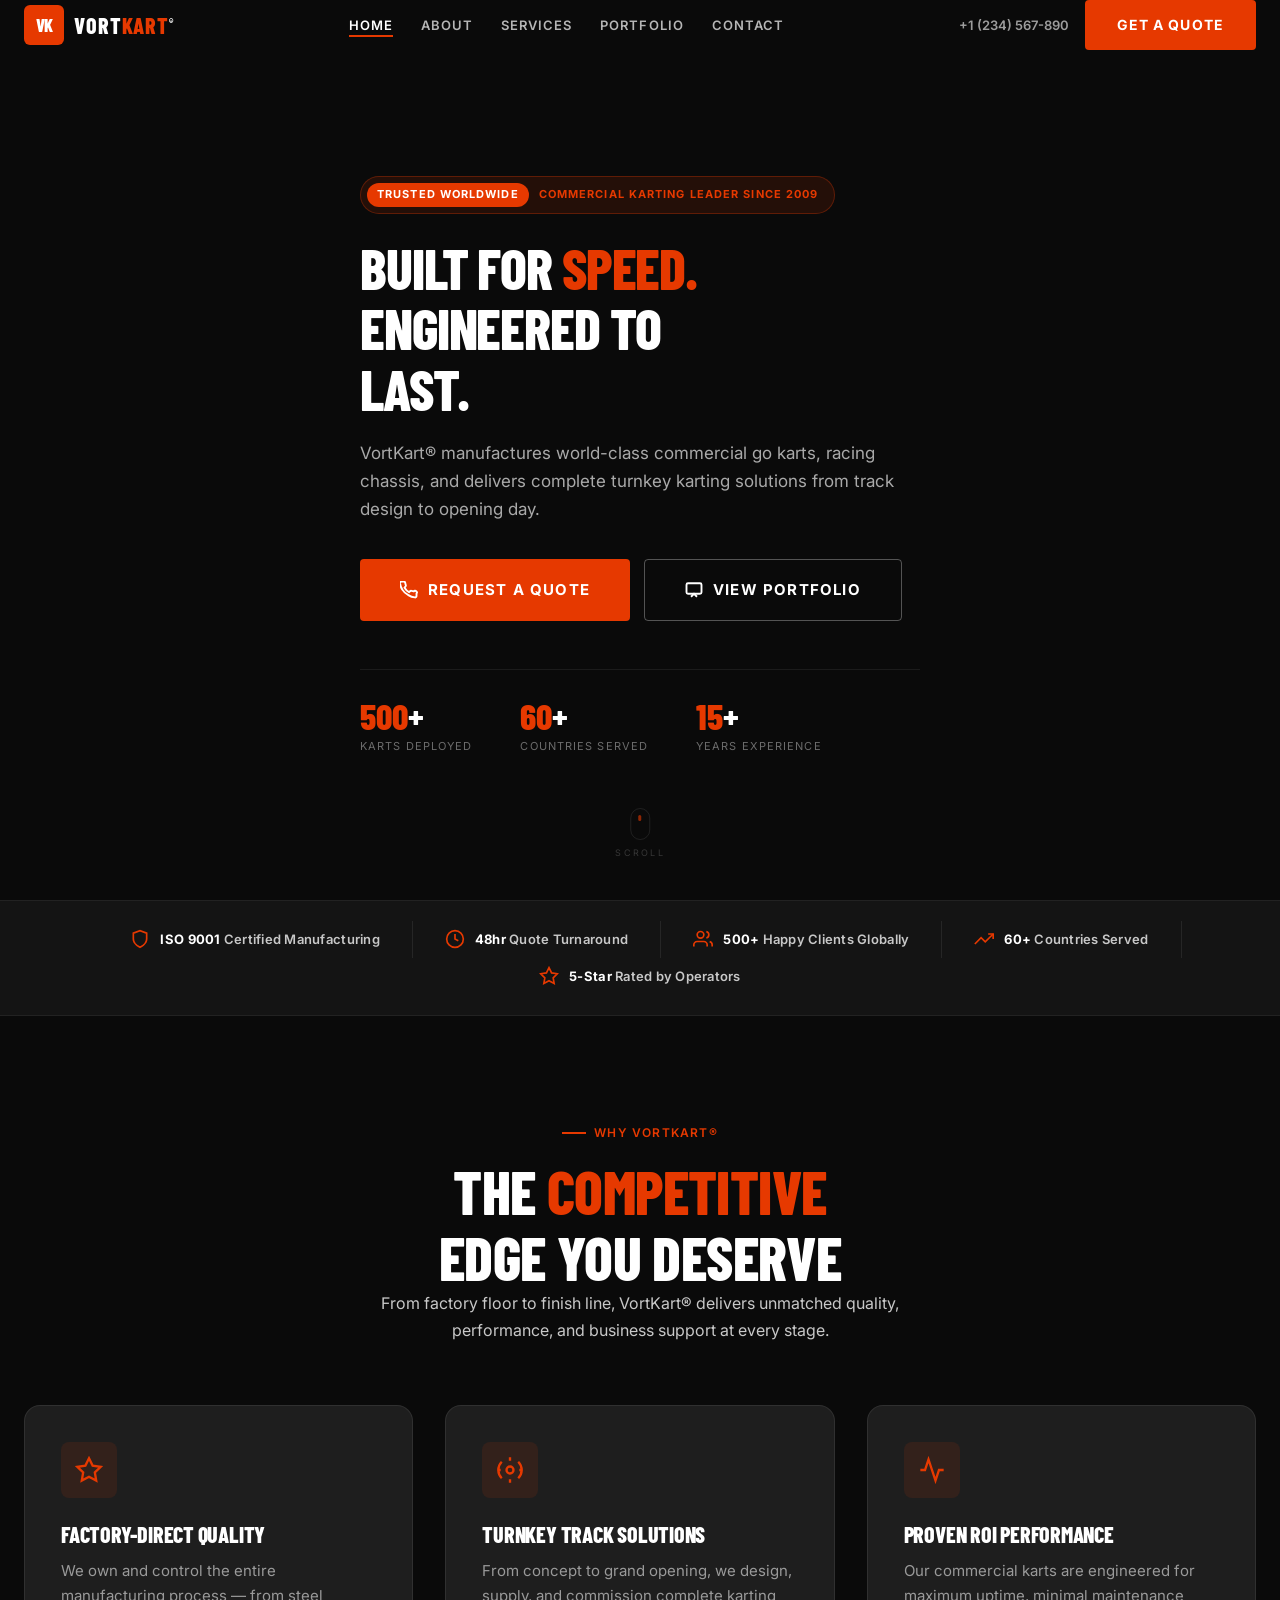
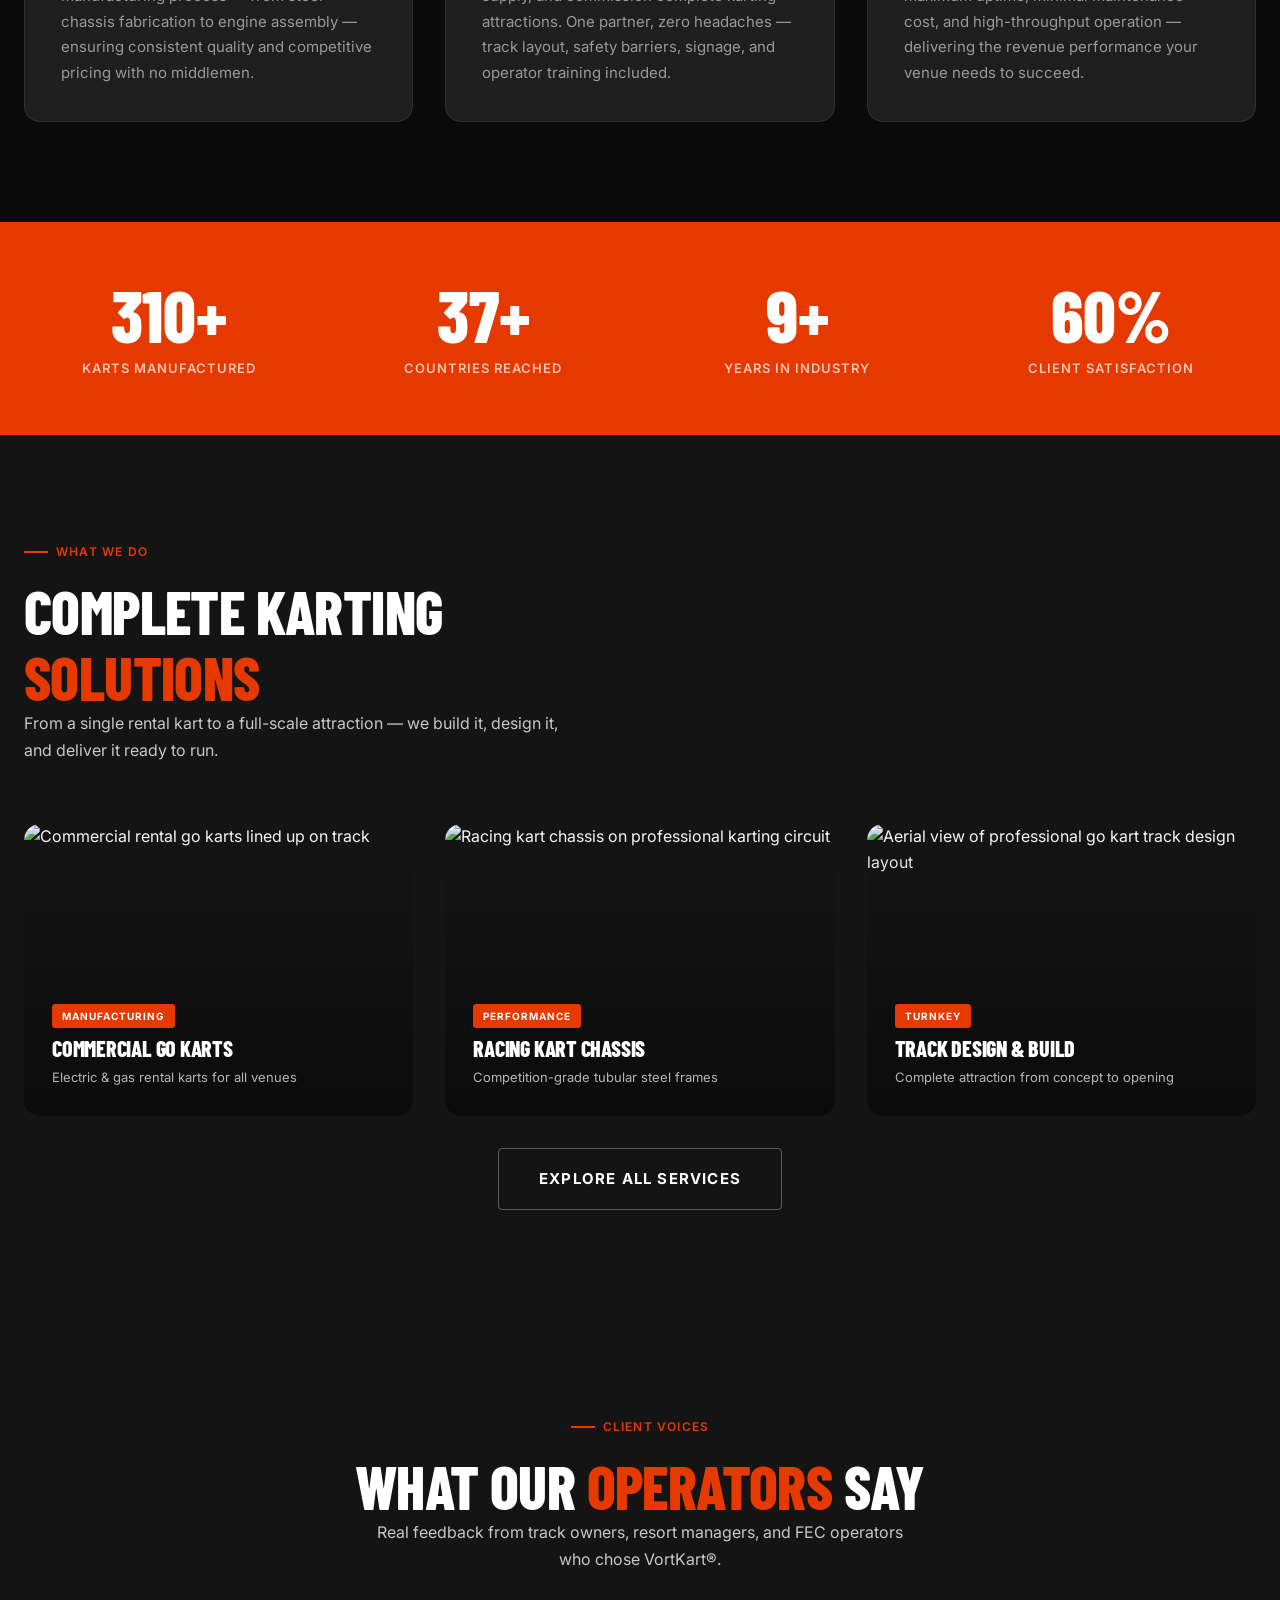
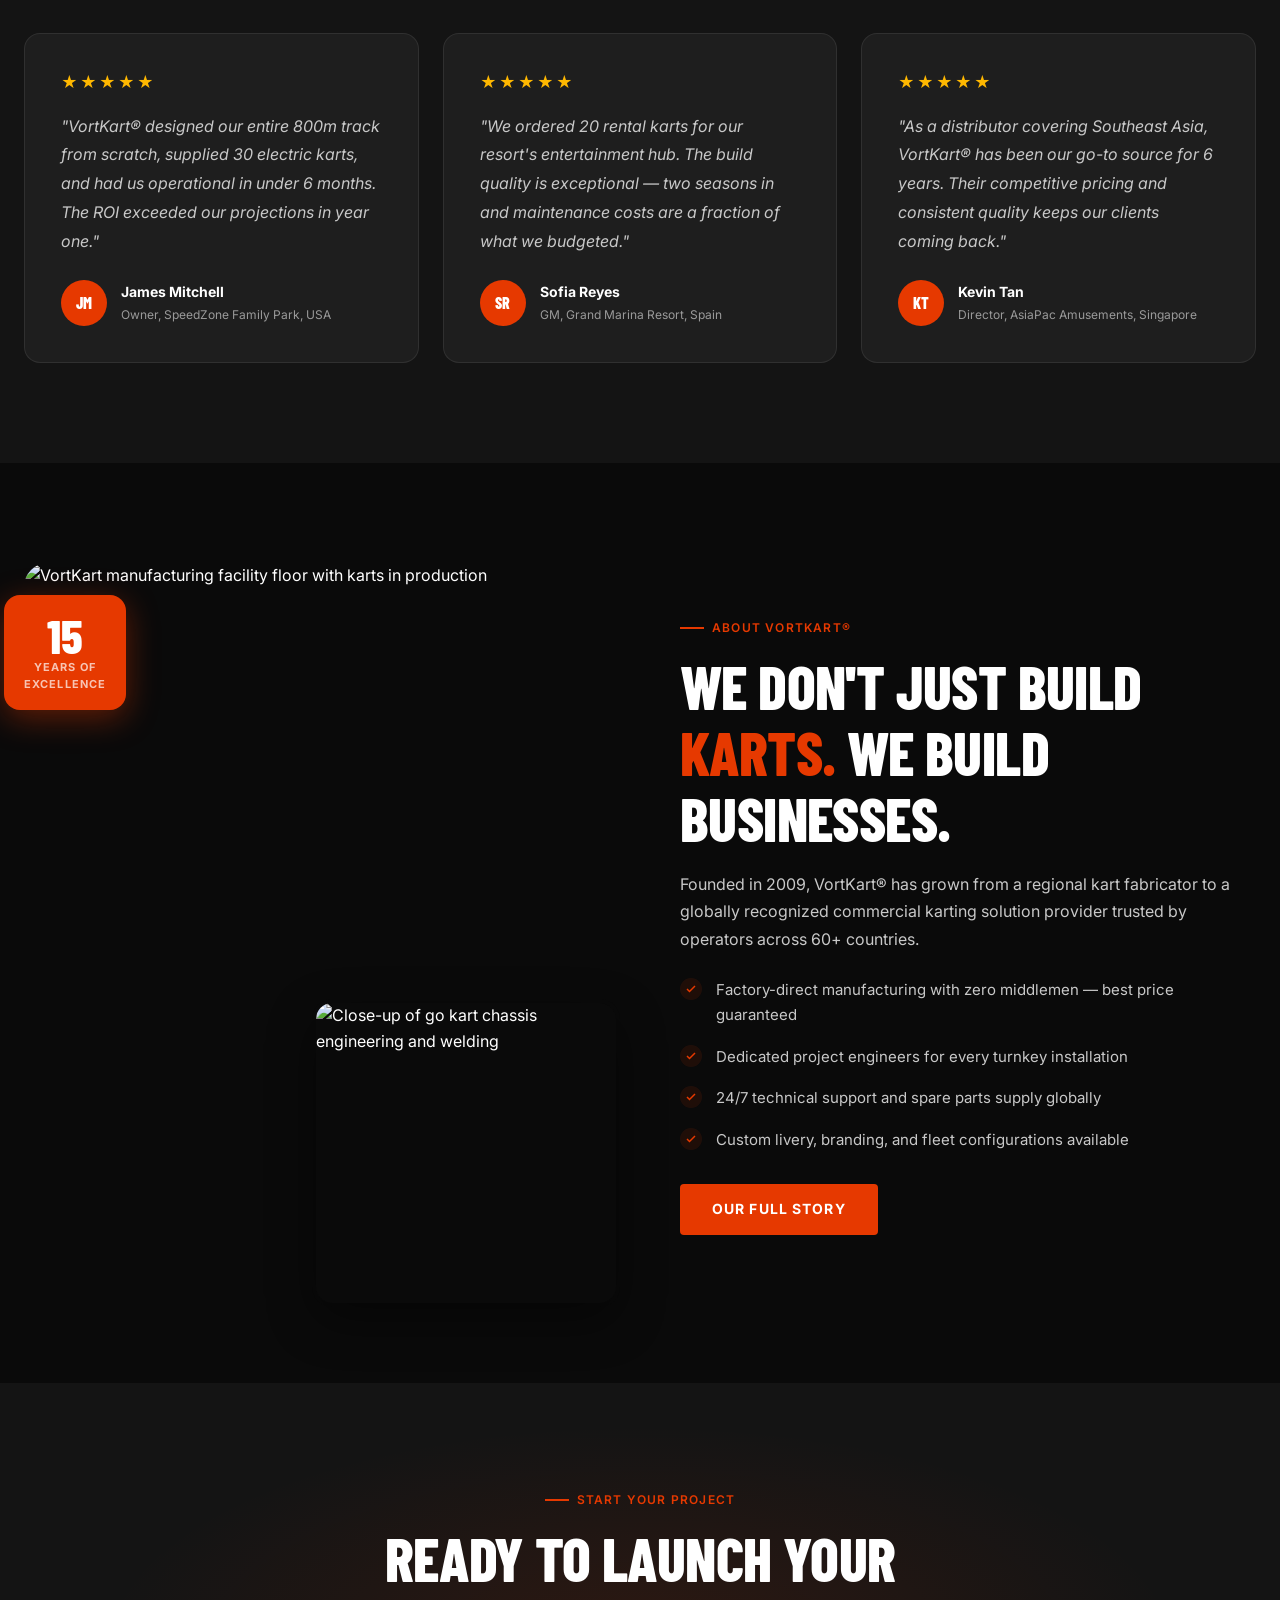
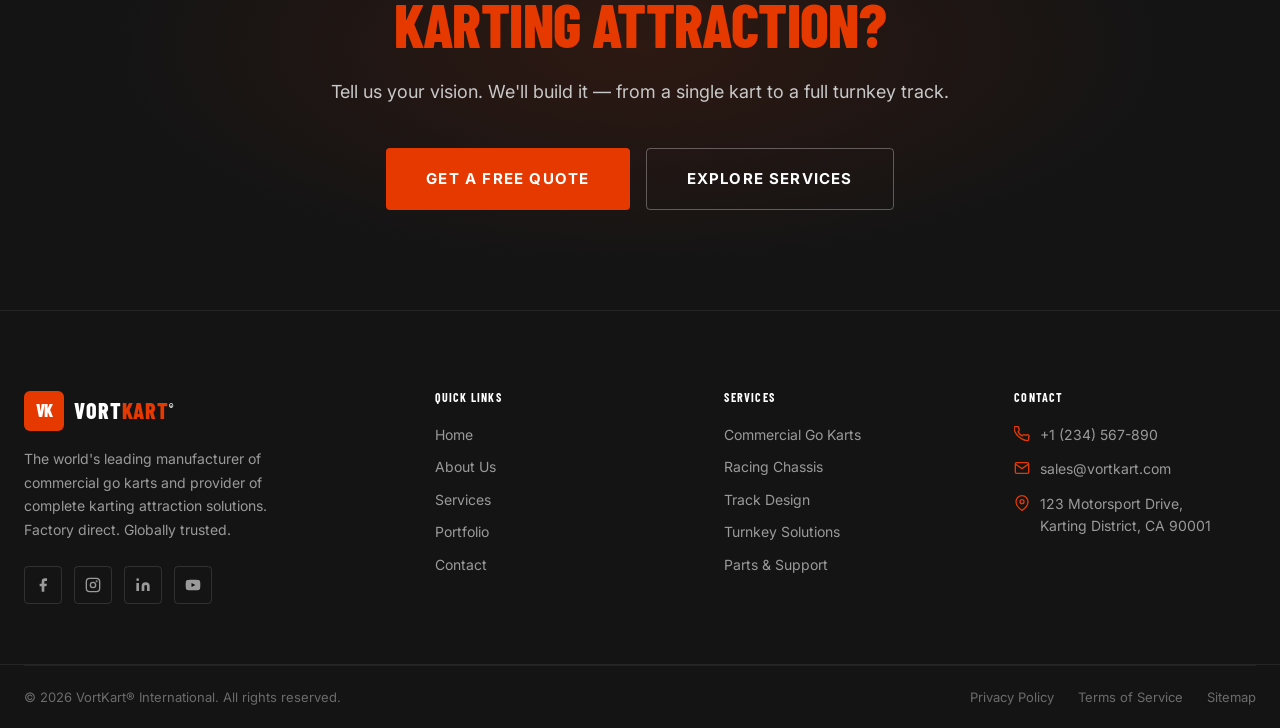
==== commit 9a40b95f: "feat: SEO optimization + Privacy Policy + Terms of Service + sitemap - Added robots.txt and sitemap." ====
--- a/index.html
+++ b/index.html
@@ -6,9 +6,6 @@
   <title>VortKart® | Commercial Go Kart Manufacturer & Track Design Solutions</title>
   <meta name="description" content="VortKart® is a leading commercial go kart manufacturer offering rental go karts, racing chassis production, and complete go kart track design & turnkey solutions worldwide." />
   <meta name="keywords" content="commercial go kart, rental go kart, go kart manufacturer, go kart supplier, go kart track design, karting solutions" />
-  <meta property="og:title" content="VortKart® | Commercial Go Kart Manufacturer" />
-  <meta property="og:description" content="Leading manufacturer of commercial go karts, racing chassis and turnkey karting solutions for tracks, amusement parks and resorts worldwide." />
-  <meta property="og:type" content="website" />
   <link rel="stylesheet" href="styles.css" />
   <style>
     /* ---- HOME-SPECIFIC ---- */
@@ -201,6 +198,51 @@
 
     /* Responsive handled in global styles.css */
   </style>
+  <link rel="canonical" href="https://yaosleven.github.io/vortkart-website/" />
+  <meta property="og:title" content="VortKart® | Commercial Go Kart Manufacturer & Track Design Solutions" />
+  <meta property="og:description" content="VortKart® is a leading commercial go kart manufacturer offering rental go karts, racing chassis production, and complete go kart track design & turnkey solutions worldwide." />
+  <meta property="og:type" content="website" />
+  <meta property="og:url" content="https://yaosleven.github.io/vortkart-website/" />
+  <meta property="og:site_name" content="VortKart®" />
+  <meta property="og:image" content="https://images.unsplash.com/photo-1558618666-fcd25c85cd64?w=1200<meta name="twitter:card"q=80" />
+  <meta name="twitter:card" content="summary_large_image" />
+  <meta name="twitter:title" content="VortKart® | Commercial Go Kart Manufacturer & Track Design Solutions" />
+  <meta name="twitter:description" content="VortKart® is a leading commercial go kart manufacturer offering rental go karts, racing chassis production, and complete go kart track design & turnkey solutions worldwide." />
+  <script type="application/ld+json">
+  {
+    "@context": "https://schema.org",
+    "@type": "Organization",
+    "name": "VortKart International",
+    "url": "https://yaosleven.github.io/vortkart-website/",
+    "logo": "https://yaosleven.github.io/vortkart-website/images/ev-pro-48/1.jpg",
+    "description": "Leading manufacturer of commercial go karts, racing chassis, and turnkey karting solutions.",
+    "telephone": "+1-234-567-890",
+    "email": "sales@vortkart.com",
+    "address": {
+      "@type": "PostalAddress",
+      "streetAddress": "123 Motorsport Drive",
+      "addressLocality": "Karting District",
+      "addressRegion": "CA",
+      "postalCode": "90001",
+      "addressCountry": "US"
+    },
+    "sameAs": []
+  }
+  </script>
+  <script type="application/ld+json">
+  {
+    "@context": "https://schema.org",
+    "@type": "WebSite",
+    "name": "VortKart",
+    "url": "https://yaosleven.github.io/vortkart-website/",
+    "potentialAction": {
+      "@type": "SearchAction",
+      "target": "https://yaosleven.github.io/vortkart-website/listings.html?q={search_term_string}",
+      "query-input": "required name=search_term_string"
+    }
+  }
+  </script>
+  <meta name="robots" content="index, follow" />
 </head>
 <body>
 
@@ -380,7 +422,7 @@
     </div>
     <div class="grid-3">
       <a href="services.html#commercial" class="service-preview-card fade-in delay-1" aria-label="Learn more about Commercial Go Karts">
-        <img src="images/ev-pro-48/1.jpg" alt="Commercial rental go karts lined up on track" loading="lazy" />
+        <img src="images/ev-pro-48/1.png" alt="Commercial rental go karts lined up on track" loading="lazy" />
         <div class="service-preview-overlay"></div>
         <div class="service-preview-content">
           <span class="service-tag">Manufacturing</span>
@@ -392,7 +434,7 @@
         </div>
       </a>
       <a href="services.html#racing" class="service-preview-card fade-in delay-2" aria-label="Learn more about Racing Kart Chassis">
-        <img src="images/proframe-r32/1.jpg" alt="Racing kart chassis on professional karting circuit" loading="lazy" />
+        <img src="images/proframe-r32/1.png" alt="Racing kart chassis on professional karting circuit" loading="lazy" />
         <div class="service-preview-overlay"></div>
         <div class="service-preview-content">
           <span class="service-tag">Performance</span>
@@ -404,7 +446,7 @@
         </div>
       </a>
       <a href="services.html#track" class="service-preview-card fade-in delay-3" aria-label="Learn more about Track Design and Build">
-        <img src="images/proframe-r32/4.jpg" alt="Aerial view of professional go kart track design layout" loading="lazy" />
+        <img src="images/proframe-r32/4.png" alt="Aerial view of professional go kart track design layout" loading="lazy" />
         <div class="service-preview-overlay"></div>
         <div class="service-preview-content">
           <span class="service-tag">Turnkey</span>
@@ -474,10 +516,10 @@
     <div class="about-preview-grid">
       <div class="about-img-stack fade-in">
         <div class="about-img-main">
-          <img src="images/ev-pro-48/2.jpg" alt="VortKart manufacturing facility floor with karts in production" loading="lazy" />
+          <img src="images/ev-pro-48/2.png" alt="VortKart manufacturing facility floor with karts in production" loading="lazy" />
         </div>
         <div class="about-img-accent">
-          <img src="images/proframe-r32/3.jpg" alt="Close-up of go kart chassis engineering and welding" loading="lazy" />
+          <img src="images/proframe-r32/3.png" alt="Close-up of go kart chassis engineering and welding" loading="lazy" />
         </div>
         <div class="about-years-badge" aria-label="15 years experience">
           <div class="num">15</div>
@@ -582,9 +624,9 @@
     <div class="footer-bottom">
       <p>&copy; 2026 VortKart® International. All rights reserved.</p>
       <div class="footer-bottom-links">
-        <a href="#">Privacy Policy</a>
-        <a href="#">Terms of Service</a>
-        <a href="#">Sitemap</a>
+        <a href="privacy.html">Privacy Policy</a>
+        <a href="terms.html">Terms of Service</a>
+        <a href="sitemap.xml">Sitemap</a>
       </div>
     </div>
   </div>
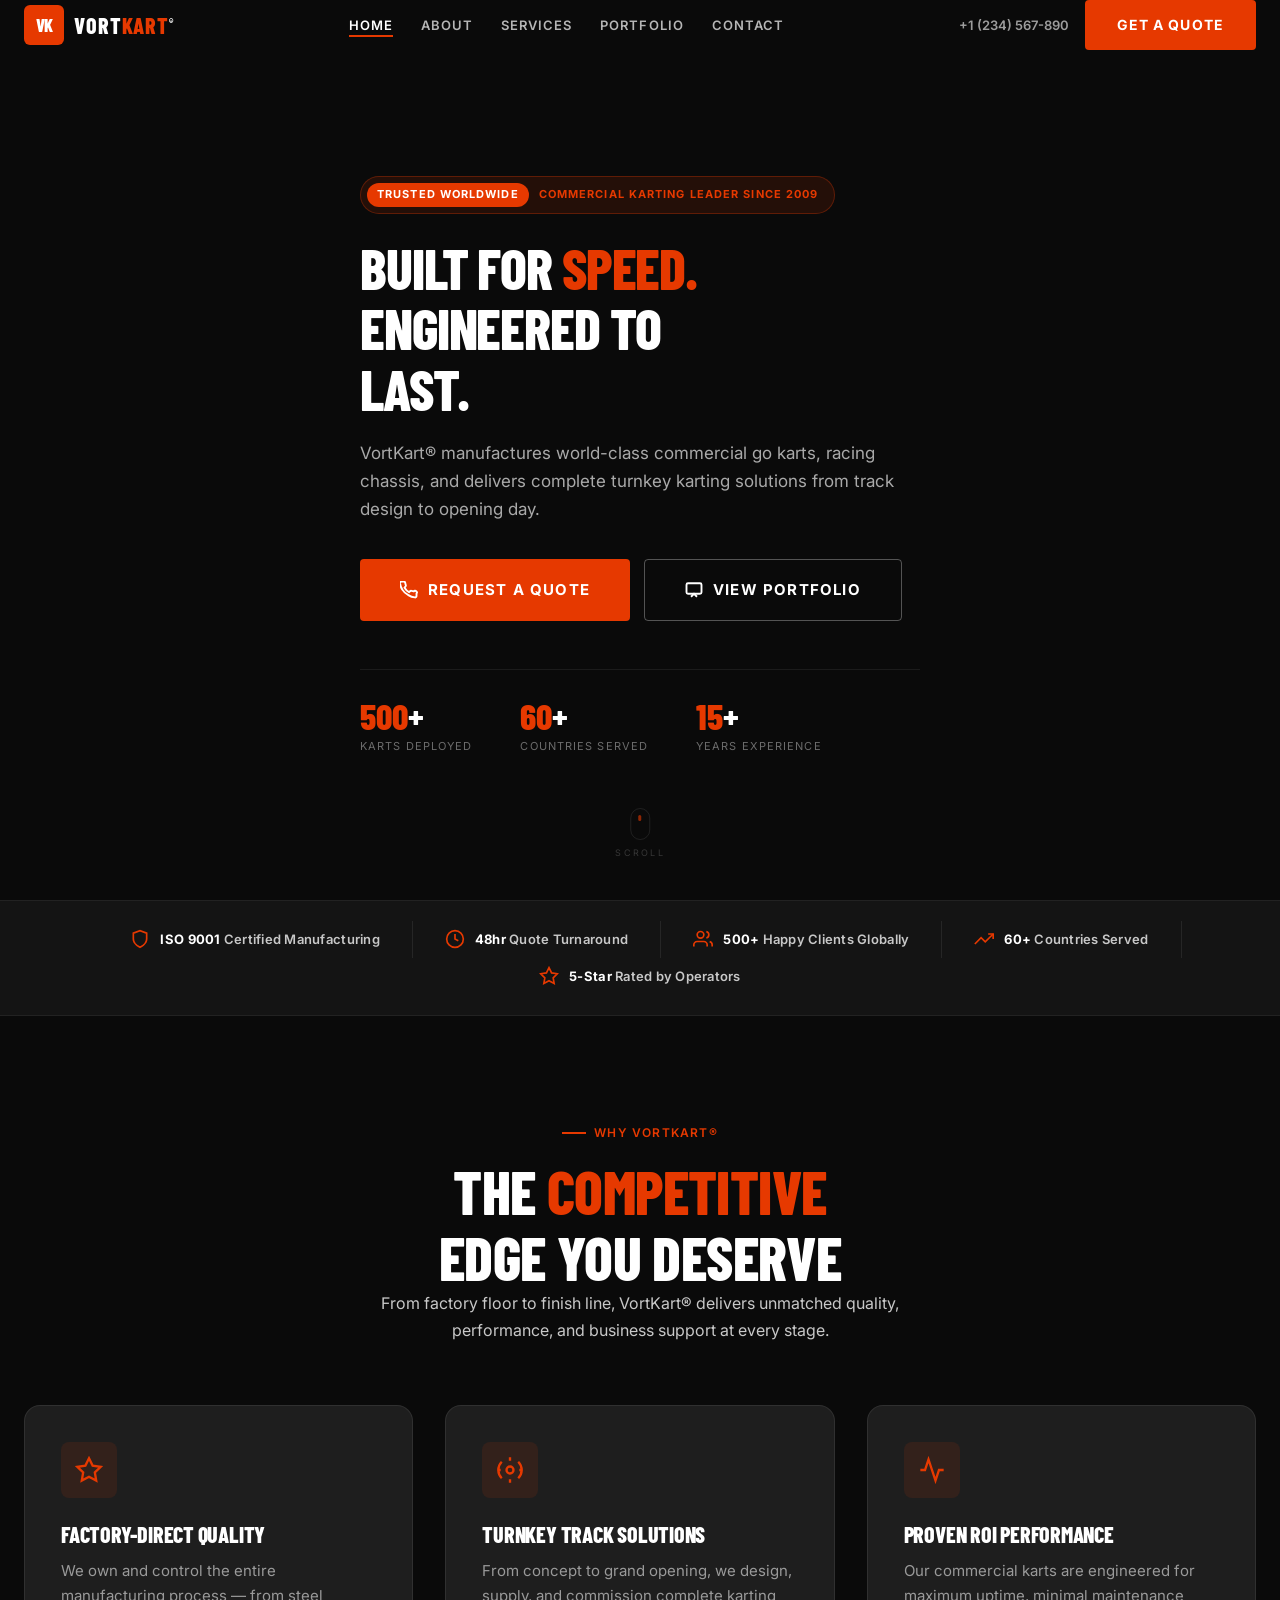
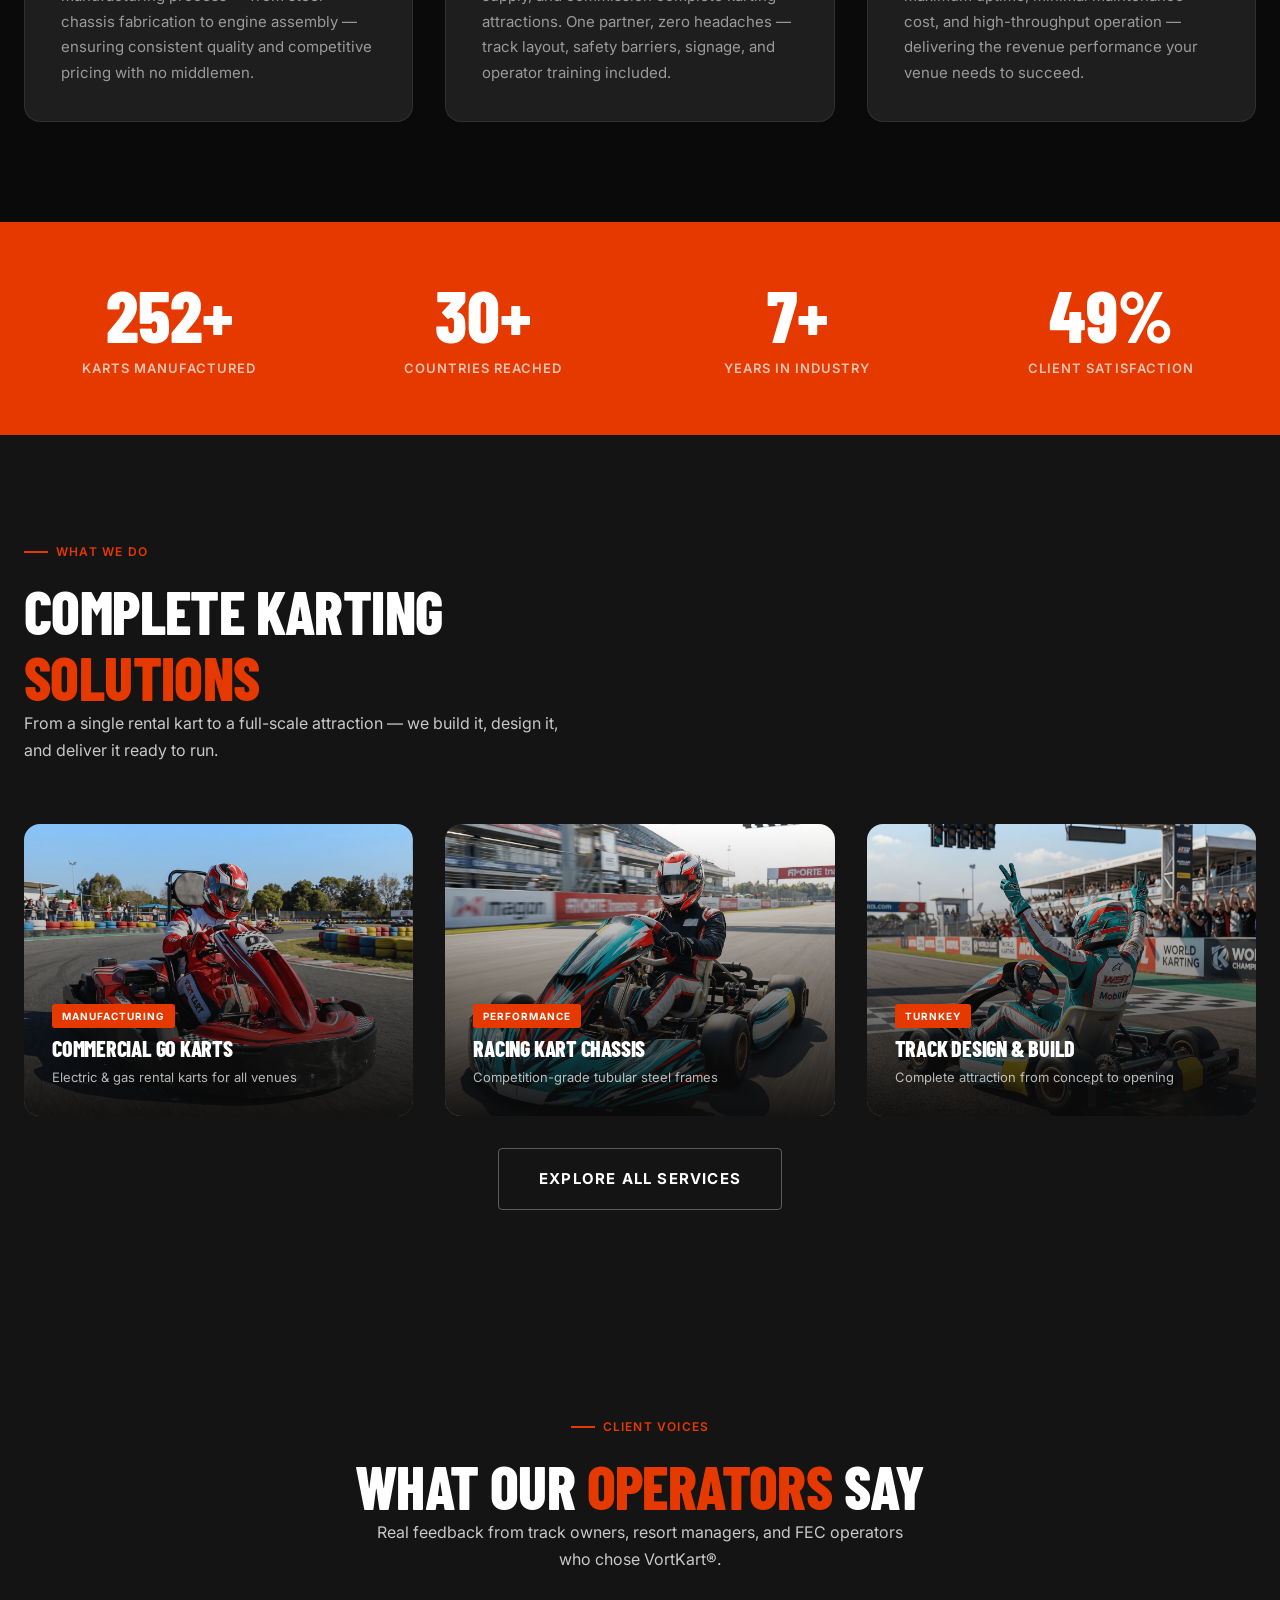
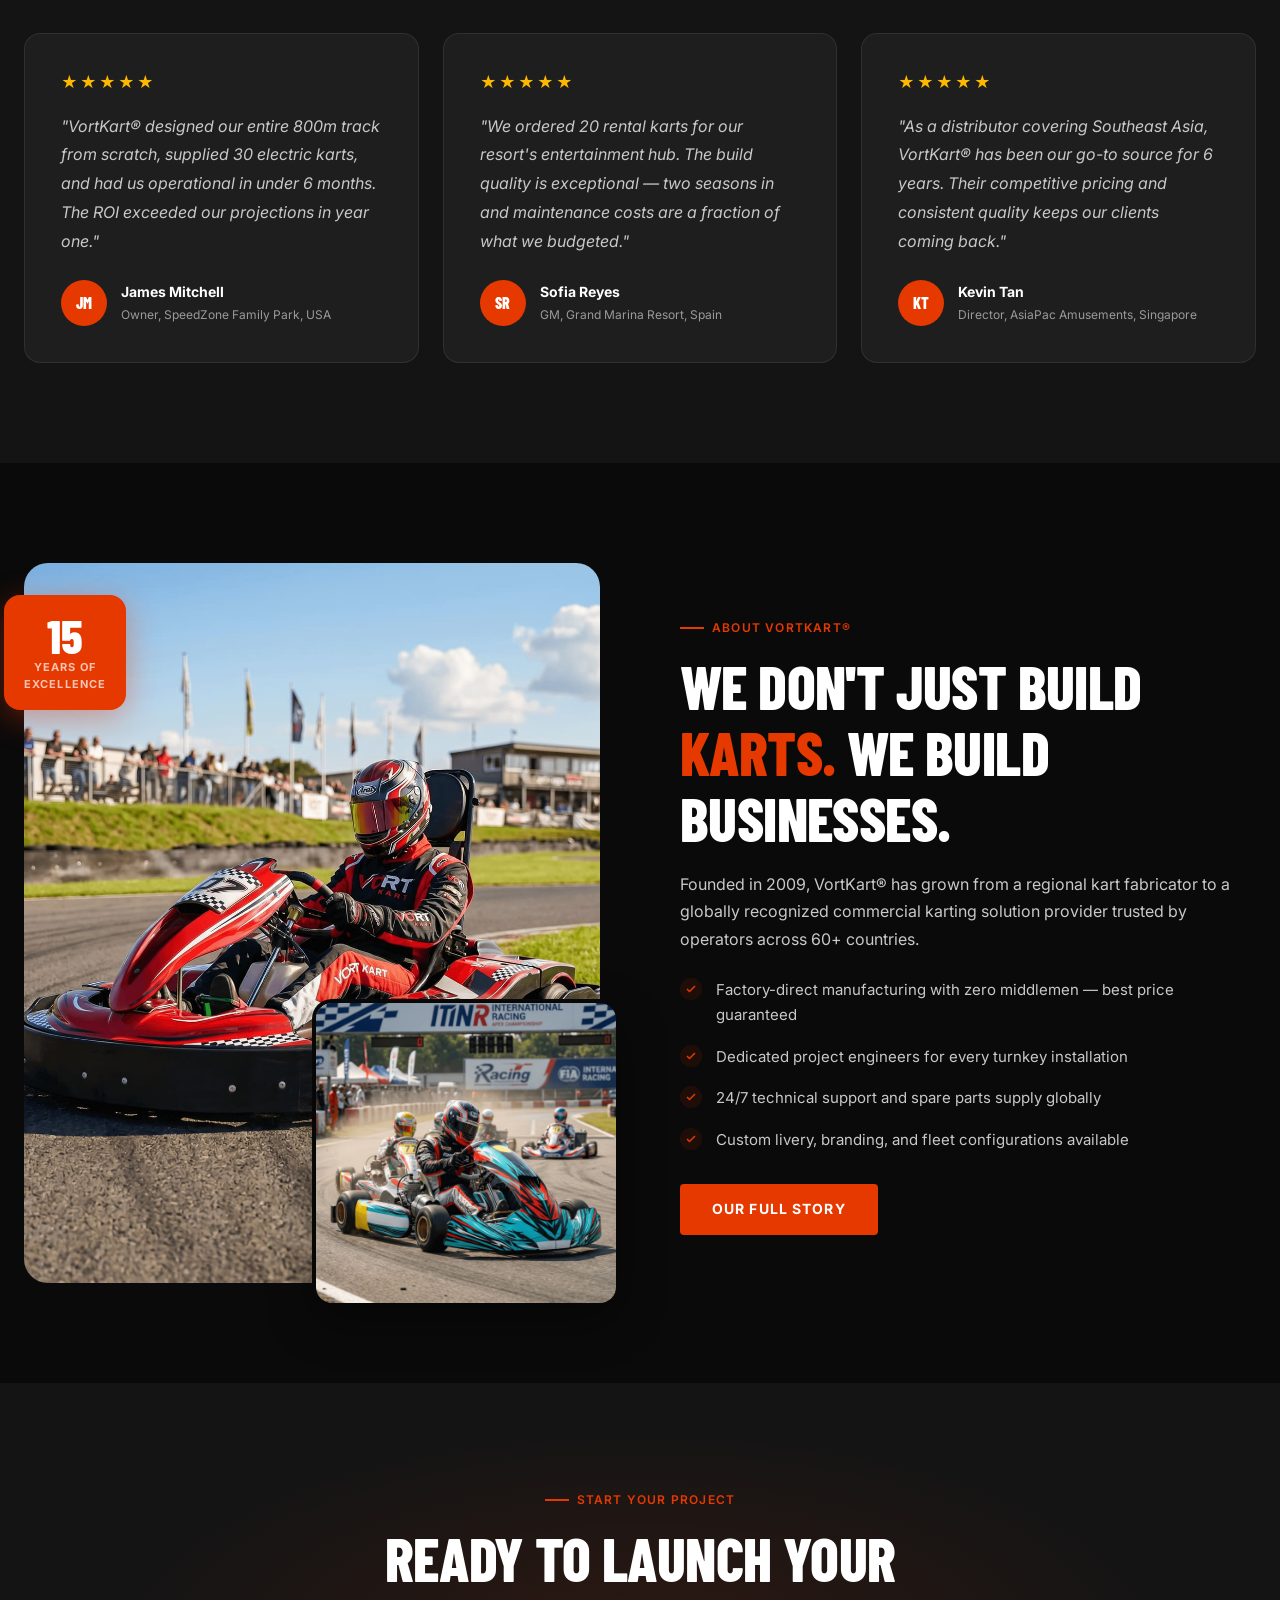
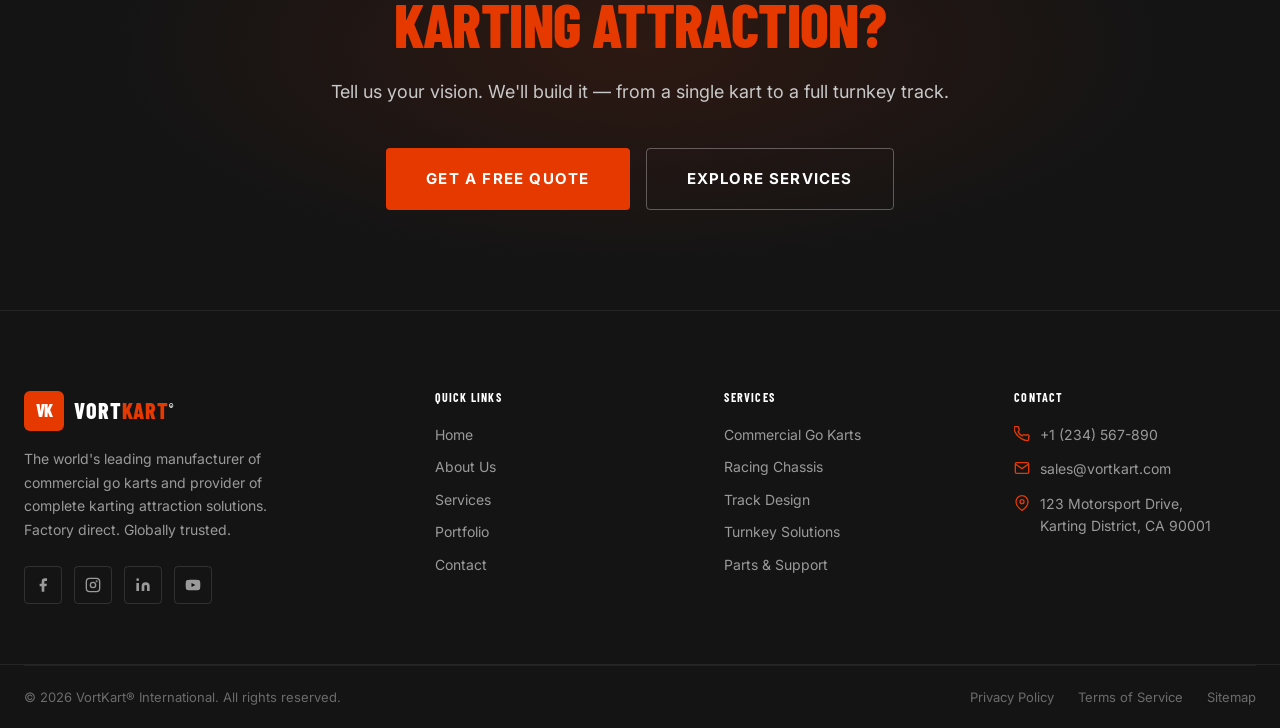
==== commit bca8ca5a: "fix: replace .png image references with .jpg in all HTML files The deploy directory contains compres" ====
--- a/index.html
+++ b/index.html
@@ -422,7 +422,7 @@
     </div>
     <div class="grid-3">
       <a href="services.html#commercial" class="service-preview-card fade-in delay-1" aria-label="Learn more about Commercial Go Karts">
-        <img src="images/ev-pro-48/1.png" alt="Commercial rental go karts lined up on track" loading="lazy" />
+        <img src="images/ev-pro-48/1.jpg" alt="Commercial rental go karts lined up on track" loading="lazy" />
         <div class="service-preview-overlay"></div>
         <div class="service-preview-content">
           <span class="service-tag">Manufacturing</span>
@@ -434,7 +434,7 @@
         </div>
       </a>
       <a href="services.html#racing" class="service-preview-card fade-in delay-2" aria-label="Learn more about Racing Kart Chassis">
-        <img src="images/proframe-r32/1.png" alt="Racing kart chassis on professional karting circuit" loading="lazy" />
+        <img src="images/proframe-r32/1.jpg" alt="Racing kart chassis on professional karting circuit" loading="lazy" />
         <div class="service-preview-overlay"></div>
         <div class="service-preview-content">
           <span class="service-tag">Performance</span>
@@ -446,7 +446,7 @@
         </div>
       </a>
       <a href="services.html#track" class="service-preview-card fade-in delay-3" aria-label="Learn more about Track Design and Build">
-        <img src="images/proframe-r32/4.png" alt="Aerial view of professional go kart track design layout" loading="lazy" />
+        <img src="images/proframe-r32/4.jpg" alt="Aerial view of professional go kart track design layout" loading="lazy" />
         <div class="service-preview-overlay"></div>
         <div class="service-preview-content">
           <span class="service-tag">Turnkey</span>
@@ -516,10 +516,10 @@
     <div class="about-preview-grid">
       <div class="about-img-stack fade-in">
         <div class="about-img-main">
-          <img src="images/ev-pro-48/2.png" alt="VortKart manufacturing facility floor with karts in production" loading="lazy" />
+          <img src="images/ev-pro-48/2.jpg" alt="VortKart manufacturing facility floor with karts in production" loading="lazy" />
         </div>
         <div class="about-img-accent">
-          <img src="images/proframe-r32/3.png" alt="Close-up of go kart chassis engineering and welding" loading="lazy" />
+          <img src="images/proframe-r32/3.jpg" alt="Close-up of go kart chassis engineering and welding" loading="lazy" />
         </div>
         <div class="about-years-badge" aria-label="15 years experience">
           <div class="num">15</div>
